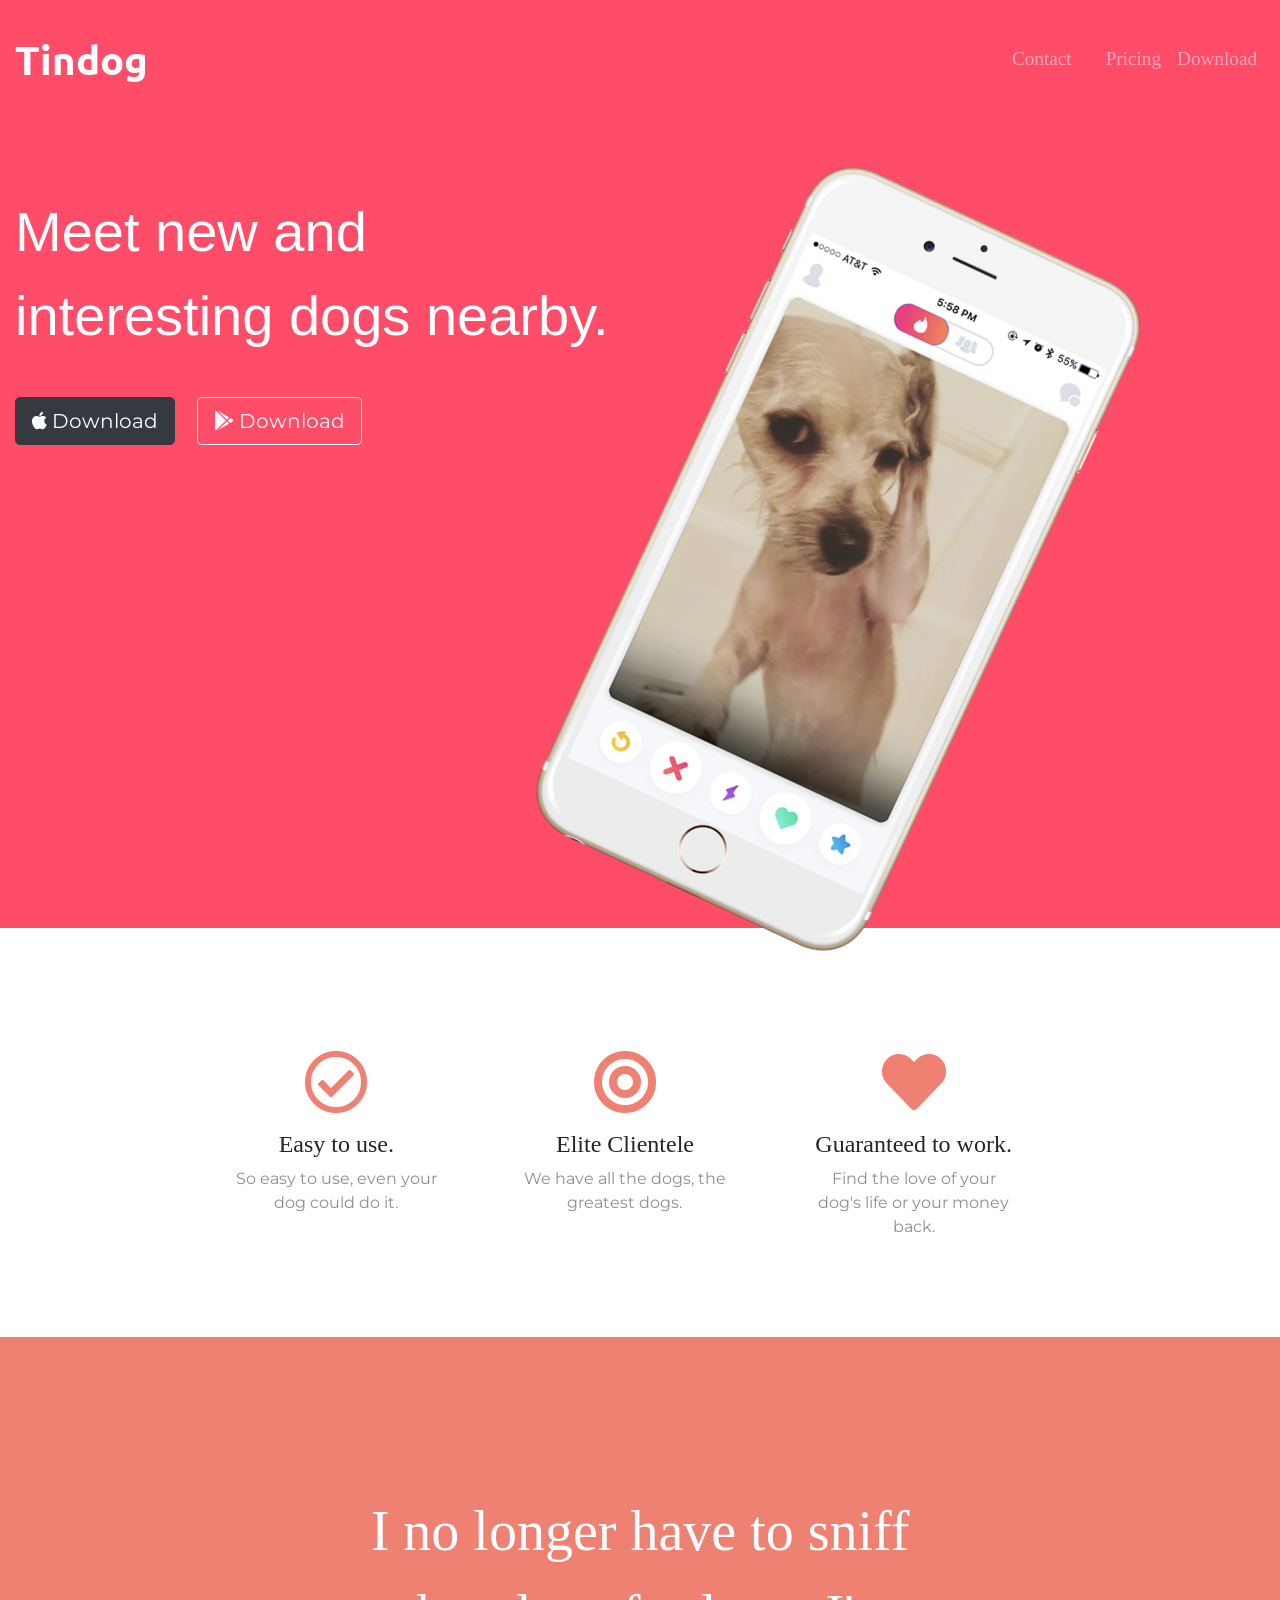
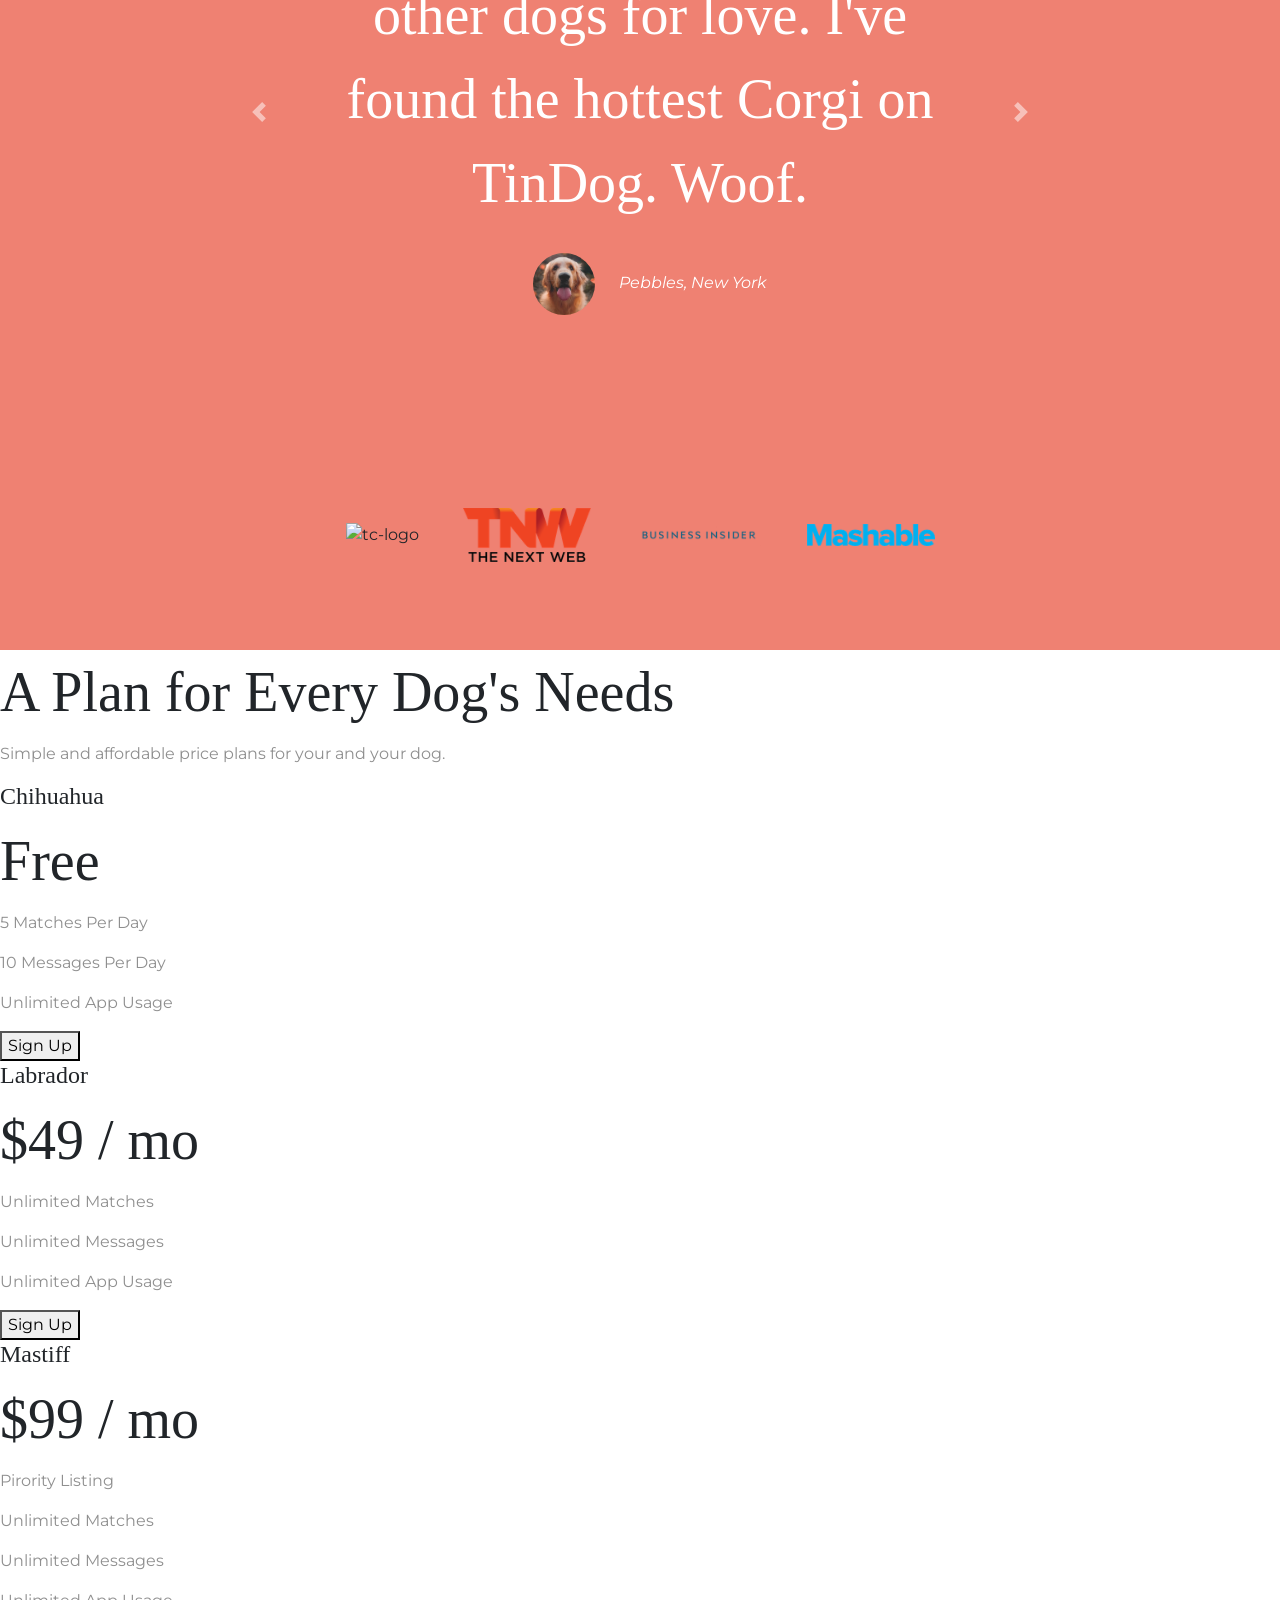
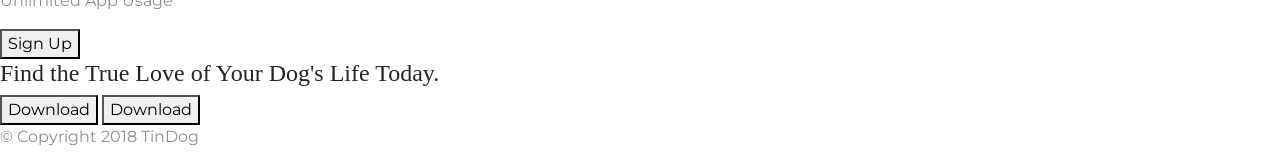
==== index.html @ b79884b6 "carousel added" ====
<!DOCTYPE html>
<html>

<head>
  <meta charset="utf-8">
  <title>TinDog</title>
  <link rel="stylesheet" href="https://stackpath.bootstrapcdn.com/bootstrap/4.1.3/css/bootstrap.min.css" integrity="sha384-MCw98/SFnGE8fJT3GXwEOngsV7Zt27NXFoaoApmYm81iuXoPkFOJwJ8ERdknLPMO" crossorigin="anonymous">
  <link rel="stylesheet" href="css/styles.css">
  <link rel="stylesheet" href="https://use.fontawesome.com/releases/v5.6.3/css/all.css" integrity="sha384-UHRtZLI+pbxtHCWp1t77Bi1L4ZtiqrqD80Kn4Z8NTSRyMA2Fd33n5dQ8lWUE00s/" crossorigin="anonymous">
  <link href="https://fonts.googleapis.com/css?family=Indie+Flower|Montserrat|Ubuntu" rel="stylesheet">
  <script src="https://code.jquery.com/jquery-3.3.1.slim.min.js" integrity="sha384-q8i/X+965DzO0rT7abK41JStQIAqVgRVzpbzo5smXKp4YfRvH+8abtTE1Pi6jizo" crossorigin="anonymous"></script>
  <script src="https://cdnjs.cloudflare.com/ajax/libs/popper.js/1.14.3/umd/popper.min.js" integrity="sha384-ZMP7rVo3mIykV+2+9J3UJ46jBk0WLaUAdn689aCwoqbBJiSnjAK/l8WvCWPIPm49" crossorigin="anonymous"></script>
  <script src="https://stackpath.bootstrapcdn.com/bootstrap/4.1.3/js/bootstrap.min.js" integrity="sha384-ChfqqxuZUCnJSK3+MXmPNIyE6ZbWh2IMqE241rYiqJxyMiZ6OW/JmZQ5stwEULTy" crossorigin="anonymous"></script>
</head>

<body>

  <section id="title">

    <!-- Nav Bar -->

    <div class="container-fluid">


        <nav class="navbar navbar-expand-lg navbar-dark ">
 <a class="navbar-brand" href="">Tindog</a>
 <button class="navbar-toggler" type="button" data-toggle="collapse" data-target="#navbarNav" aria-controls="navbarNav" aria-expanded="false" aria-label="Toggle navigation">
     <span class="navbar-toggler-icon"></span>
   </button>

   <div class="collapse navbar-collapse" id="navbarNav">

     <ul class="navbar-nav ml-auto" >
       <li class="nav-item">
         <a class="nav-link" href=""> Contact</a></li>
         <a class="nav-link" href=""> Pricing</a></li>
         <a class="nav-link" href=""> Download</a></li>
     </ul>
</div>

  </nav>
   

    <!-- Title -->


<div class="row">


    <div class="col-lg-6 col-md-12">
      <h1>Meet new and interesting dogs nearby.</h1>
      <button type="button" class="btn btn-dark btn-lg download-button"><i class="fab fa-apple"></i>  Download</button>
      <button type="button" class="btn btn-outline-light btn-lg download-button"><i class="fab fa-google-play"></i>  Download</button>
  </div>

    <div class="col-lg-6 col-md-12">
      <img class="title-image"src="images/iphone6.png" alt="iphone-mockup">
  </div>

  </div>
  </div>
  </section>


  <!-- Features -->

  <section id="features">


<div class="row mid container-fluid">

  <div class="featurebox col-lg-4">
  <i class="far fa-check-circle fa-4x"></i>
    <h3>Easy to use.</h3>
    <p>So easy to use, even your dog could do it.</p>
  </div>

  <div class="featurebox col-lg-4">
<i class="fas fa-bullseye fa-4x"></i>
    <h3>Elite Clientele</h3>
    <p>We have all the dogs, the greatest dogs.</p>
</div>

<div class="featurebox col-lg-4">
  <i class="fas fa-heart fa-4x "></i>
    <h3>Guaranteed to work.</h3>
    <p>Find the love of your dog's life or your money back.</p>
</div>
</div>
  </section>


  <!-- Testimonials -->

  <section id="testimonials">

    <div id="testimonial-carousel" class="carousel slide " data-ride="false" >
  <div class="carousel-inner">
    <div class="carousel-item active" >
      <h2>I no longer have to sniff other dogs for love. I've found the hottest Corgi on TinDog. Woof.</h2>
      <img class="testimonials-image" src="images/dog-img.jpg" alt="dog-profile">
      <em>Pebbles, New York</em>

    </div>
    <div class="carousel-item">
      <h2 class="testimonial-text">My dog used to be so lonely, but with TinDog's help, they've found the love of their life. I think.</h2>
      <img class="testimonials-image" src="images/lady-img.jpg" alt="lady-profile">
      <em>Beverly, Illinois</em>
    </div>

  </div>
   <a class="carousel-control-prev" href="#testimonial-carousel" role="button" data-slide="prev">
    <span class="carousel-control-prev-icon" aria-hidden="true"></span>
    <span class="sr-only">Previous</span>
  </a>
  <a class="carousel-control-next" href="#testimonial-carousel" role="button" data-slide="next">
    <span class="carousel-control-next-icon" aria-hidden="true"></span>
    <span class="sr-only">Next</span>
  </a>
</div>


  </section>


  <!-- Press -->

  <section id="press">
    <img class="press-logo" src="images/techcrunch.png" alt="tc-logo">
    <img class="press-logo" src="images/tnw.png" alt="tnw-logo">
    <img class="press-logo" src="images/bizinsider.png" alt="biz-insider-logo">
    <img class="press-logo" src="images/mashable.png" alt="mashable-logo">

  </section>


  <!-- Pricing -->

  <section id="pricing">

    <h2>A Plan for Every Dog's Needs</h2>
    <p>Simple and affordable price plans for your and your dog.</p>


    <h3>Chihuahua</h3>
    <h2>Free</h2>
    <p>5 Matches Per Day</p>
    <p>10 Messages Per Day</p>
    <p>Unlimited App Usage</p>
    <button type="button">Sign Up</button>


    <h3>Labrador</h3>
    <h2>$49 / mo</h2>
    <p>Unlimited Matches</p>
    <p>Unlimited Messages</p>
    <p>Unlimited App Usage</p>
    <button type="button">Sign Up</button>


    <h3>Mastiff</h3>
    <h2>$99 / mo</h2>
    <p>Pirority Listing</p>
    <p>Unlimited Matches</p>
    <p>Unlimited Messages</p>
    <p>Unlimited App Usage</p>
    <button type="button">Sign Up</button>

  </section>


  <!-- Call to Action -->

  <section id="cta">

    <h3>Find the True Love of Your Dog's Life Today.</h3>
    <button type="button">Download</button>
    <button type="button">Download</button>

  </section>


  <!-- Footer -->

  <footer id="footer">

    <p>© Copyright 2018 TinDog</p>

  </footer>


</body>

</html>
---- css/styles.css ----
#title{
  background-color: #ff4c68;
  color: white;
}

body{
   font-family: Montserrat;
}

h1 {
font-family: 'Montserrat-black', sans-serif;
font-size: 3.5rem;
line-height: 1.5;

}

#features{
  padding: 3% 15%;
}
.featurebox{
  text-align: center;
  padding: 5%;
}
p{
  color: #8f8f8f;
}

/* navigation bar */

.navbar {
  padding:0 0 4.5rem;
}

.nav-item{
  padding: 0 18px;
}

.nav-link{
  font-size: 1.2rem;
  font-family: "Montserrat-light";
}


.navbar-brand{
  font-family: "Ubuntu";
  font-weight: bold;
  font-size: 2.5rem;
}

/* download buttons */

.download-button{
  margin: 5% 3% 5% 0 ;
}

/* title image */

.title-image{
  width: 60%;
  transform: rotate(25deg);
}

h3{
  font-size: 1.5rem;
  font-family: "Montserrat-black";
}
h2{
  font-family: Montserrat-bold;
  line-height: 1.5;
  font-size: 3.5rem;

}

.mid{
  margin-top: 40px;
}

.fas{
  color: #ef8172;
  margin-bottom:  1rem;
}
.far{
  color: #ef8172;
  margin-bottom: 1rem;
}


.fas:hover{
  color:#ff4c68;
}
.far:hover{
  color:#ff4c68;
}

#testimonials{
  padding: 7% 15%;
  text-align: center;
  background-color: #ef8172;
  color: white;

}
.testimonials-image{
  width:10%;
  border-radius:100%;
  margin: 20px;
}

#press{
  background-color: #ef8172;
  text-align: center;
  padding-bottom: 3%;
}

.press-logo{
  width: 10%;
  margin: 20px 20px 50px;
}

.carousel-item{
  padding: 7% 15%;
}
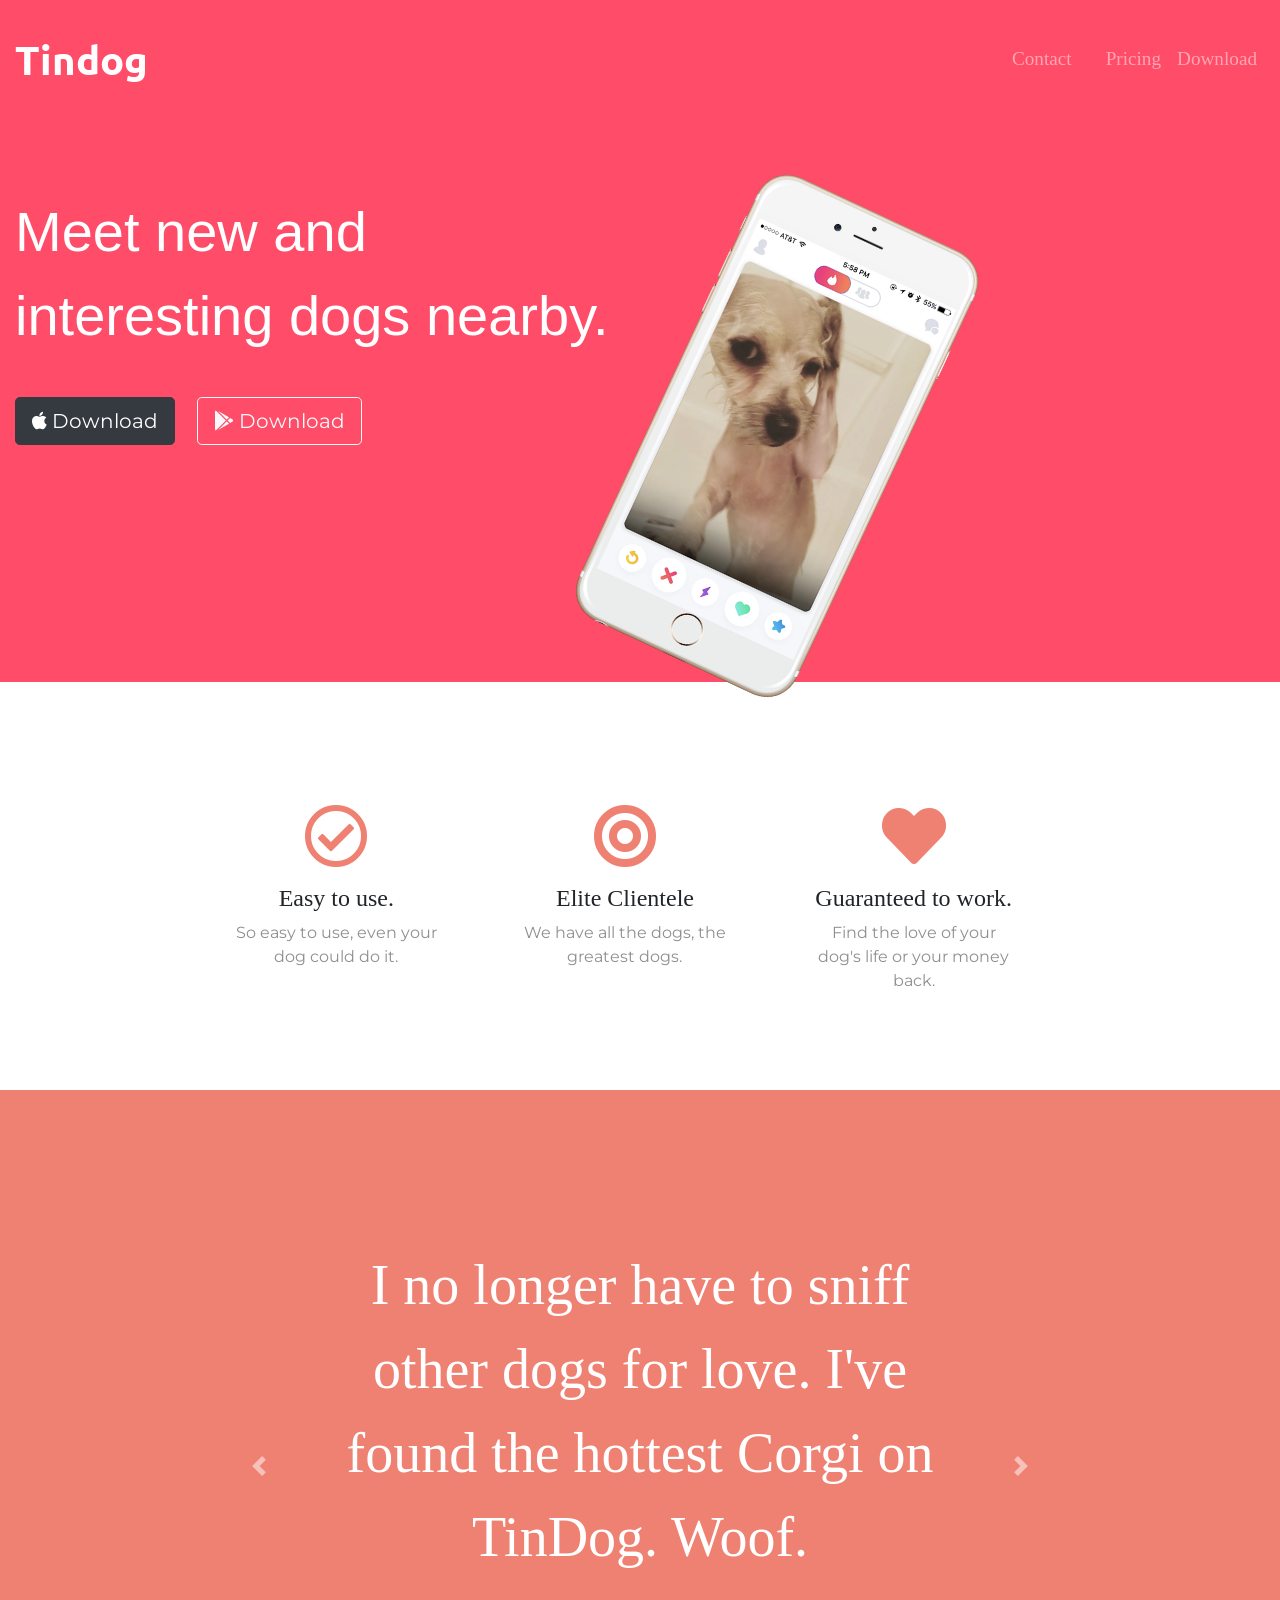
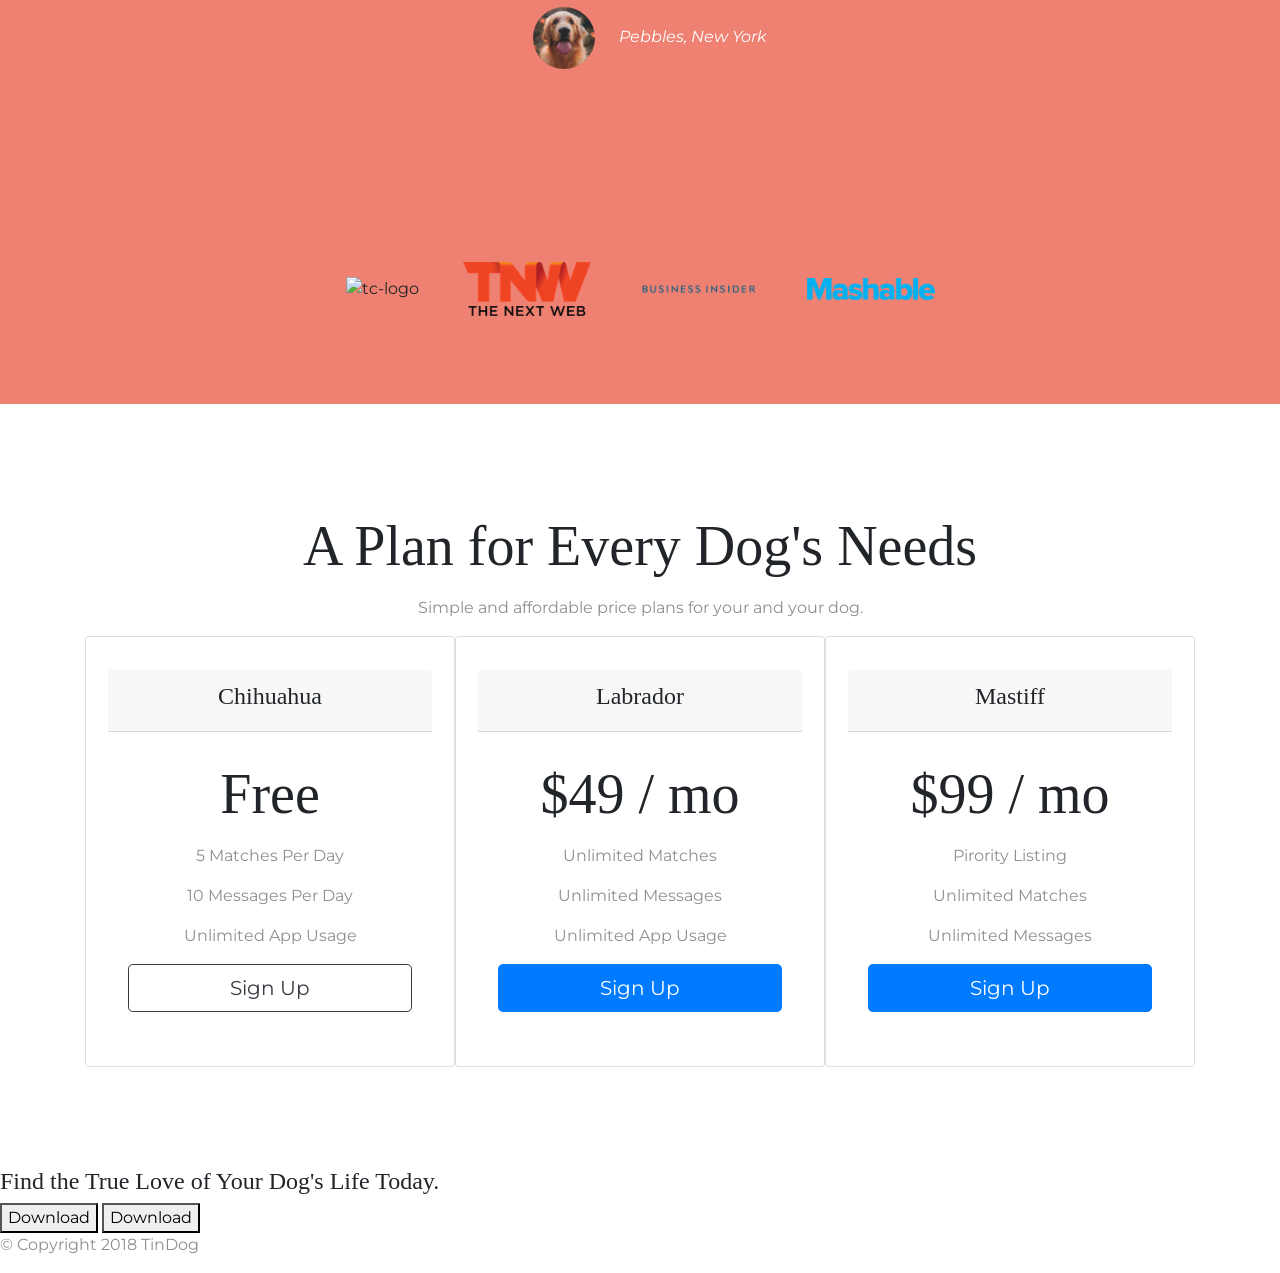
==== commit c843236c: "Bootsrap cards" ====
--- a/index.html
+++ b/index.html
@@ -31,45 +31,45 @@
     <nav class="navbar navbar-expand-lg navbar-dark ">
- <a class="navbar-brand" href="">Tindog</a>
- <button class="navbar-toggler" type="button" data-toggle="collapse" data-target="#navbarNav" aria-controls="navbarNav" aria-expanded="false" aria-label="Toggle navigation">
-     <span class="navbar-toggler-icon"></span>
-   </button>
-
-   <div class="collapse navbar-collapse" id="navbarNav">
-
-     <ul class="navbar-nav ml-auto" >
-       <li class="nav-item">
-         <a class="nav-link" href=""> Contact</a></li>
-         <a class="nav-link" href=""> Pricing</a></li>
-         <a class="nav-link" href=""> Download</a></li>
-     </ul>
-</div>
-
-  </nav>
- - - -
-
-    <!-- Title -->
-
-
-<div class="row">
-
-
-    <div class="col-lg-6 col-md-12">
-      <h1>Meet new and interesting dogs nearby.</h1>
-      <button type="button" class="btn btn-dark btn-lg download-button"><i class="fab fa-apple"></i>  Download</button>
-      <button type="button" class="btn btn-outline-light btn-lg download-button"><i class="fab fa-google-play"></i>  Download</button>
-  </div>
-
-    <div class="col-lg-6 col-md-12">
-      <img class="title-image"src="images/iphone6.png" alt="iphone-mockup">
-  </div>
-
-  </div>
-  </div>
+        <a class="navbar-brand" href="">Tindog</a>
+        <button class="navbar-toggler" type="button" data-toggle="collapse" data-target="#navbarNav" aria-controls="navbarNav" aria-expanded="false" aria-label="Toggle navigation">
+          <span class="navbar-toggler-icon"></span>
+        </button>
+
+        <div class="collapse navbar-collapse" id="navbarNav">
+
+          <ul class="navbar-nav ml-auto">
+            <li class="nav-item">
+              <a class="nav-link" href=""> Contact</a></li>
+            <a class="nav-link" href=""> Pricing</a></li>
+            <a class="nav-link" href=""> Download</a></li>
+          </ul>
+        </div>
+
+      </nav>
+ + + +
+
+      <!-- Title -->
+
+
+      <div class="row">
+
+
+        <div class="col-lg-6 col-md-12">
+          <h1>Meet new and interesting dogs nearby.</h1>
+          <button type="button" class="btn btn-dark btn-lg download-button"><i class="fab fa-apple"></i> Download</button>
+          <button type="button" class="btn btn-outline-light btn-lg download-button"><i class="fab fa-google-play"></i> Download</button>
+        </div>
+
+        <div class="col-lg-6 col-md-12">
+          <img class="title-image" src="images/iphone6.png" alt="iphone-mockup">
+        </div>
+
+      </div>
+    </div>
   </section>
 
 
@@ -78,26 +78,26 @@
   <section id="features">
 
 
-<div class="row mid container-fluid">
-
-  <div class="featurebox col-lg-4">
-  <i class="far fa-check-circle fa-4x"></i>
-    <h3>Easy to use.</h3>
-    <p>So easy to use, even your dog could do it.</p>
-  </div>
-
-  <div class="featurebox col-lg-4">
-<i class="fas fa-bullseye fa-4x"></i>
-    <h3>Elite Clientele</h3>
-    <p>We have all the dogs, the greatest dogs.</p>
-</div>
-
-<div class="featurebox col-lg-4">
-  <i class="fas fa-heart fa-4x "></i>
-    <h3>Guaranteed to work.</h3>
-    <p>Find the love of your dog's life or your money back.</p>
-</div>
-</div>
+    <div class="row mid container-fluid">
+
+      <div class="featurebox col-lg-4">
+        <i class="far fa-check-circle fa-4x"></i>
+        <h3>Easy to use.</h3>
+        <p>So easy to use, even your dog could do it.</p>
+      </div>
+
+      <div class="featurebox col-lg-4">
+        <i class="fas fa-bullseye fa-4x"></i>
+        <h3>Elite Clientele</h3>
+        <p>We have all the dogs, the greatest dogs.</p>
+      </div>
+
+      <div class="featurebox col-lg-4">
+        <i class="fas fa-heart fa-4x "></i>
+        <h3>Guaranteed to work.</h3>
+        <p>Find the love of your dog's life or your money back.</p>
+      </div>
+    </div>
   </section>
 
 
@@ -105,30 +105,30 @@
 
   <section id="testimonials">
 
-    <div id="testimonial-carousel" class="carousel slide " data-ride="false" >
-  <div class="carousel-inner">
-    <div class="carousel-item active" >
-      <h2>I no longer have to sniff other dogs for love. I've found the hottest Corgi on TinDog. Woof.</h2>
-      <img class="testimonials-image" src="images/dog-img.jpg" alt="dog-profile">
-      <em>Pebbles, New York</em>
-
-    </div>
-    <div class="carousel-item">
-      <h2 class="testimonial-text">My dog used to be so lonely, but with TinDog's help, they've found the love of their life. I think.</h2>
-      <img class="testimonials-image" src="images/lady-img.jpg" alt="lady-profile">
-      <em>Beverly, Illinois</em>
-    </div>
-
-  </div>
-   <a class="carousel-control-prev" href="#testimonial-carousel" role="button" data-slide="prev">
-    <span class="carousel-control-prev-icon" aria-hidden="true"></span>
-    <span class="sr-only">Previous</span>
-  </a>
-  <a class="carousel-control-next" href="#testimonial-carousel" role="button" data-slide="next">
-    <span class="carousel-control-next-icon" aria-hidden="true"></span>
-    <span class="sr-only">Next</span>
-  </a>
-</div>
+    <div id="testimonial-carousel" class="carousel slide " data-ride="false">
+      <div class="carousel-inner">
+        <div class="carousel-item active">
+          <h2>I no longer have to sniff other dogs for love. I've found the hottest Corgi on TinDog. Woof.</h2>
+          <img class="testimonials-image" src="images/dog-img.jpg" alt="dog-profile">
+          <em>Pebbles, New York</em>
+
+        </div>
+        <div class="carousel-item">
+          <h2 class="testimonial-text">My dog used to be so lonely, but with TinDog's help, they've found the love of their life. I think.</h2>
+          <img class="testimonials-image" src="images/lady-img.jpg" alt="lady-profile">
+          <em>Beverly, Illinois</em>
+        </div>
+
+      </div>
+      <a class="carousel-control-prev" href="#testimonial-carousel" role="button" data-slide="prev">
+        <span class="carousel-control-prev-icon" aria-hidden="true"></span>
+        <span class="sr-only">Previous</span>
+      </a>
+      <a class="carousel-control-next" href="#testimonial-carousel" role="button" data-slide="next">
+        <span class="carousel-control-next-icon" aria-hidden="true"></span>
+        <span class="sr-only">Next</span>
+      </a>
+    </div>
 
 
   </section>
@@ -152,30 +152,55 @@
     <h2>A Plan for Every Dog's Needs</h2>
     <p>Simple and affordable price plans for your and your dog.</p>
 
-
-    <h3>Chihuahua</h3>
-    <h2>Free</h2>
-    <p>5 Matches Per Day</p>
-    <p>10 Messages Per Day</p>
-    <p>Unlimited App Usage</p>
-    <button type="button">Sign Up</button>
-
-
-    <h3>Labrador</h3>
-    <h2>$49 / mo</h2>
-    <p>Unlimited Matches</p>
-    <p>Unlimited Messages</p>
-    <p>Unlimited App Usage</p>
-    <button type="button">Sign Up</button>
-
-
-    <h3>Mastiff</h3>
-    <h2>$99 / mo</h2>
-    <p>Pirority Listing</p>
-    <p>Unlimited Matches</p>
-    <p>Unlimited Messages</p>
-    <p>Unlimited App Usage</p>
-    <button type="button">Sign Up</button>
+    <div class="row">
+
+
+
+
+      <div class=" pricingco card col-lg-4 col-md-6">
+        <div class="card-header">
+          <h3>Chihuahua</h3>
+        </div>
+        <div class="card-body">
+          <h2>Free</h2>
+          <p>5 Matches Per Day</p>
+          <p>10 Messages Per Day</p>
+          <p>Unlimited App Usage</p>
+          <button class="btn btn-outline-dark btn-lg btn-block" type="button">Sign Up</button>
+        </div>
+      </div>
+
+      <div class="pricingco card col-lg-4 col-md-6">
+        <div class="card-header">
+          <h3>Labrador</h3>
+        </div>
+        <div class="card-body">
+          <h2>$49 / mo</h2>
+          <p>Unlimited Matches</p>
+          <p>Unlimited Messages</p>
+          <p>Unlimited App Usage</p>
+          <button class="btn btn-primary btn-lg btn-block" type="button">Sign Up</button>
+        </div>
+      </div>
+
+      <div class="pricingco card col-lg-4 col-md-12">
+        <div class="card-header">
+          <h3>Mastiff</h3>
+        </div>
+        <div class="card-body">
+
+          <h2>$99 / mo</h2>
+          <p>Pirority Listing</p>
+          <p>Unlimited Matches</p>
+          <p>Unlimited Messages</p>
+          
+          <button class="btn btn-primary btn-lg btn-block" type="button">Sign Up</button>
+        </div>
+      </div>
+
+
+    </div>
+
 
   </section>
 
--- a/css/styles.css
+++ b/css/styles.css
@@ -58,7 +58,7 @@
 /* title image */
 
 .title-image{
-  width: 60%;
+  width: 40%;
   transform: rotate(25deg);
 }
 
@@ -121,3 +121,14 @@
 .carousel-item{
   padding: 7% 15%;
 }
+
+#pricing{
+
+  padding: 100px;
+  text-align: center;
+
+}
+
+.pricingco{
+  padding: 3% 2%;
+}
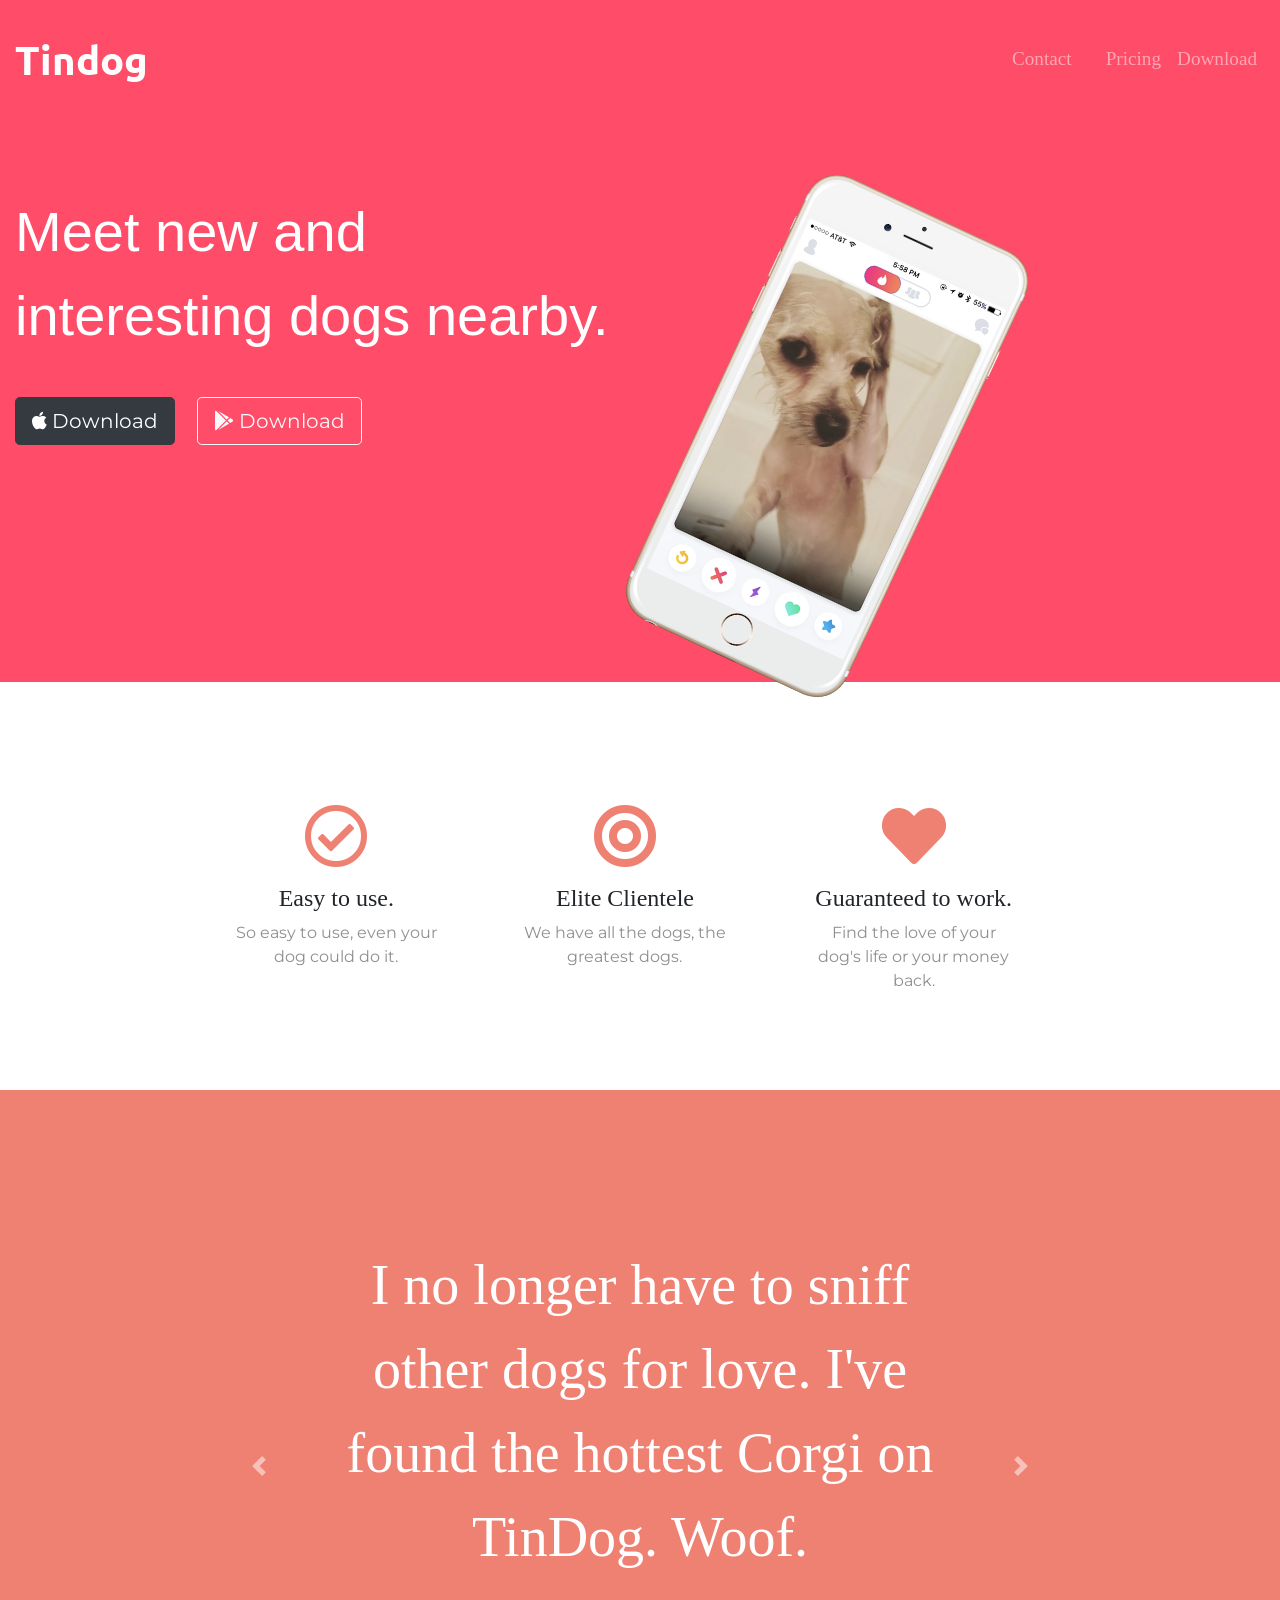
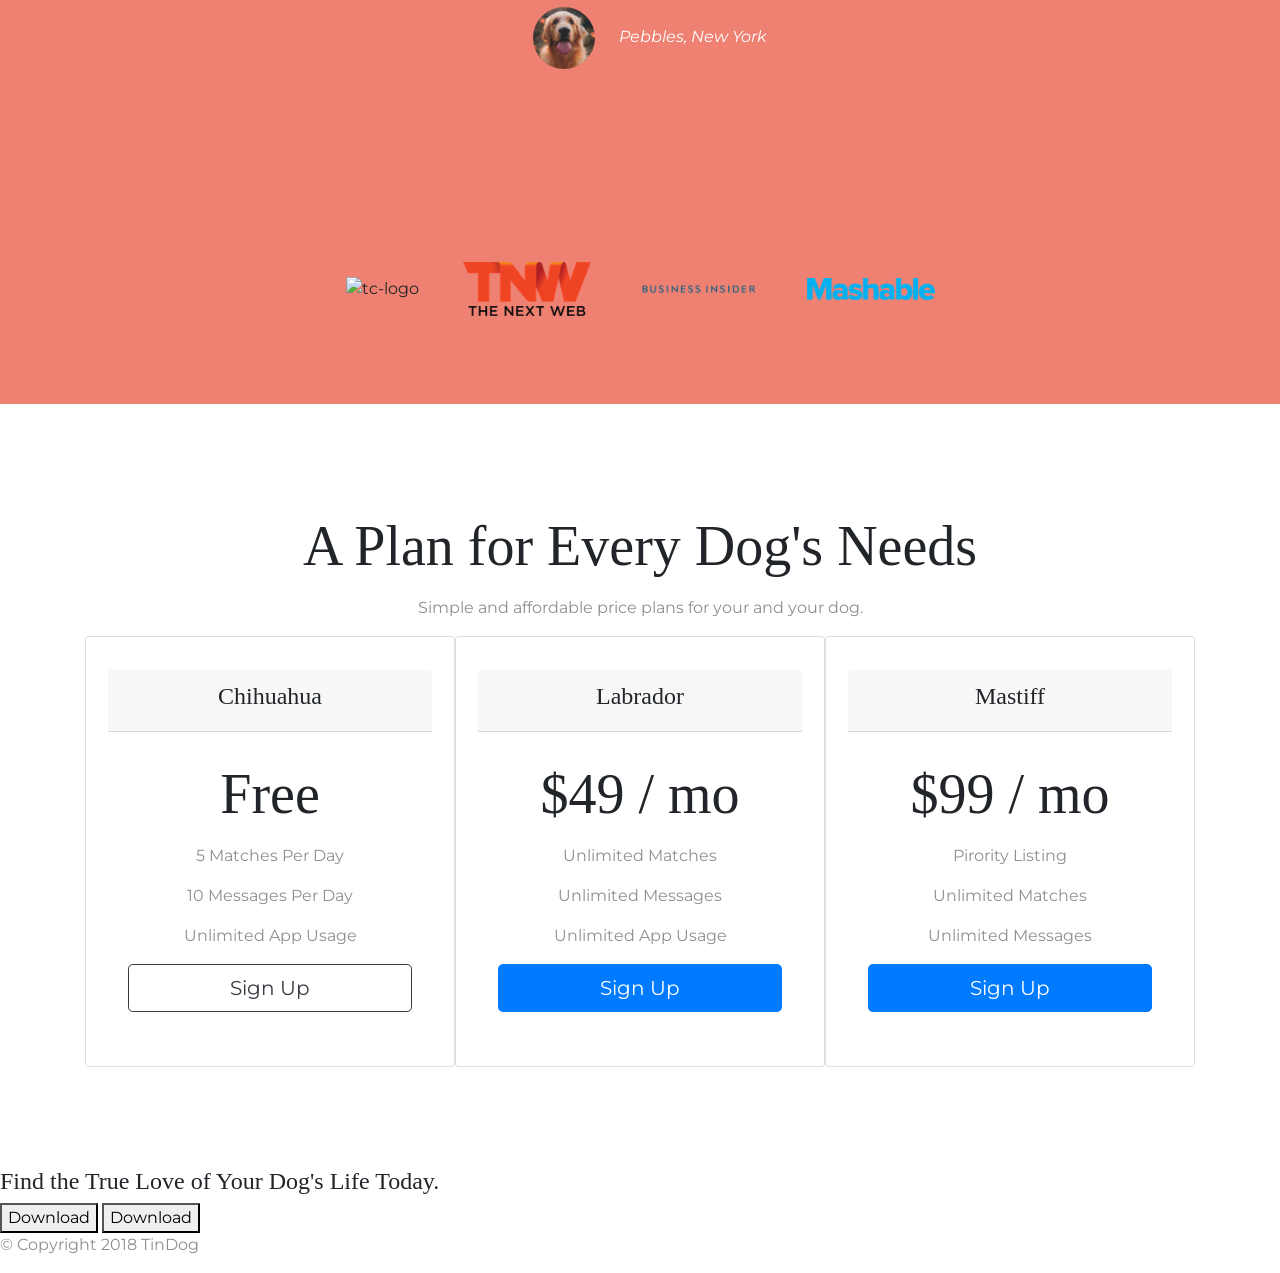
==== commit 0e23c13f: "margin" ====
--- a/index.html
+++ b/index.html
@@ -193,7 +193,7 @@
           <p>Pirority Listing</p>
           <p>Unlimited Matches</p>
           <p>Unlimited Messages</p>
-          
+
           <button class="btn btn-primary btn-lg btn-block" type="button">Sign Up</button>
         </div>
       </div>
--- a/css/styles.css
+++ b/css/styles.css
@@ -60,6 +60,7 @@
 .title-image{
   width: 40%;
   transform: rotate(25deg);
+  margin-left: 50px;
 }
 
 h3{
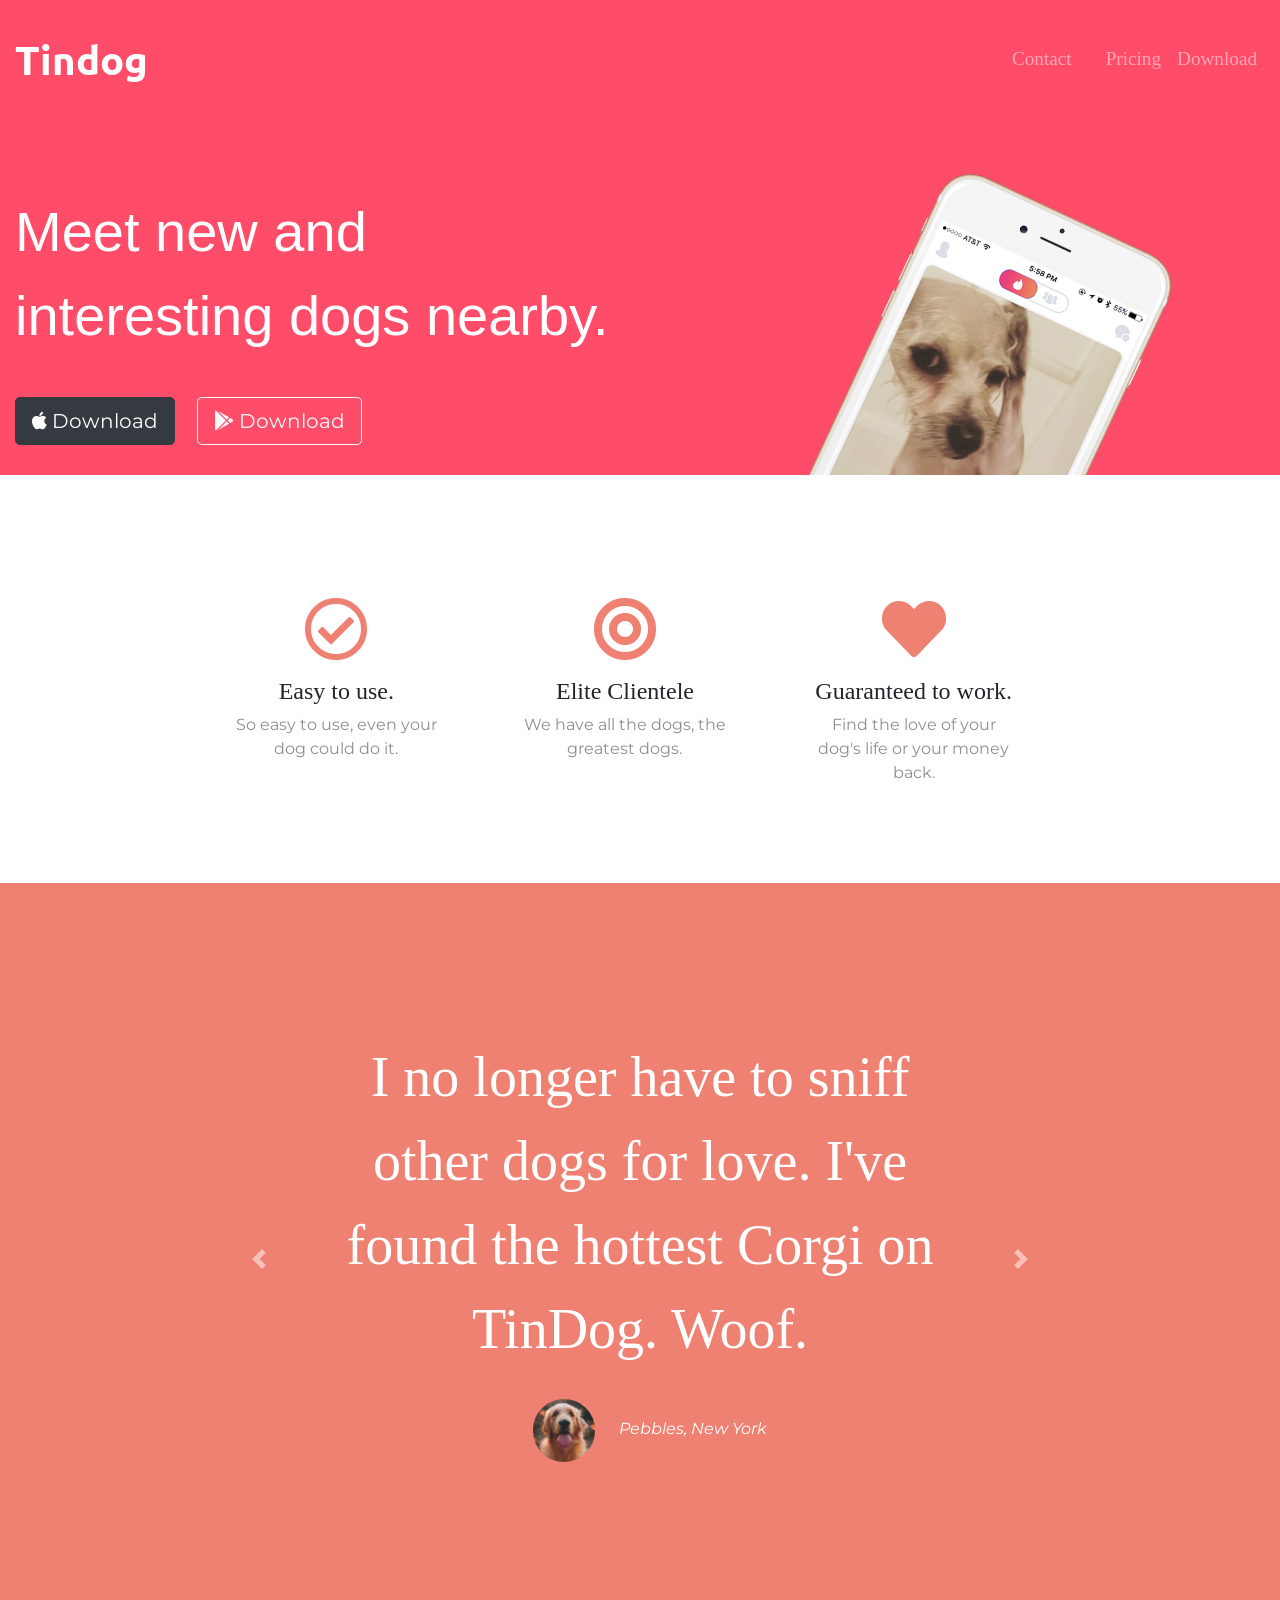
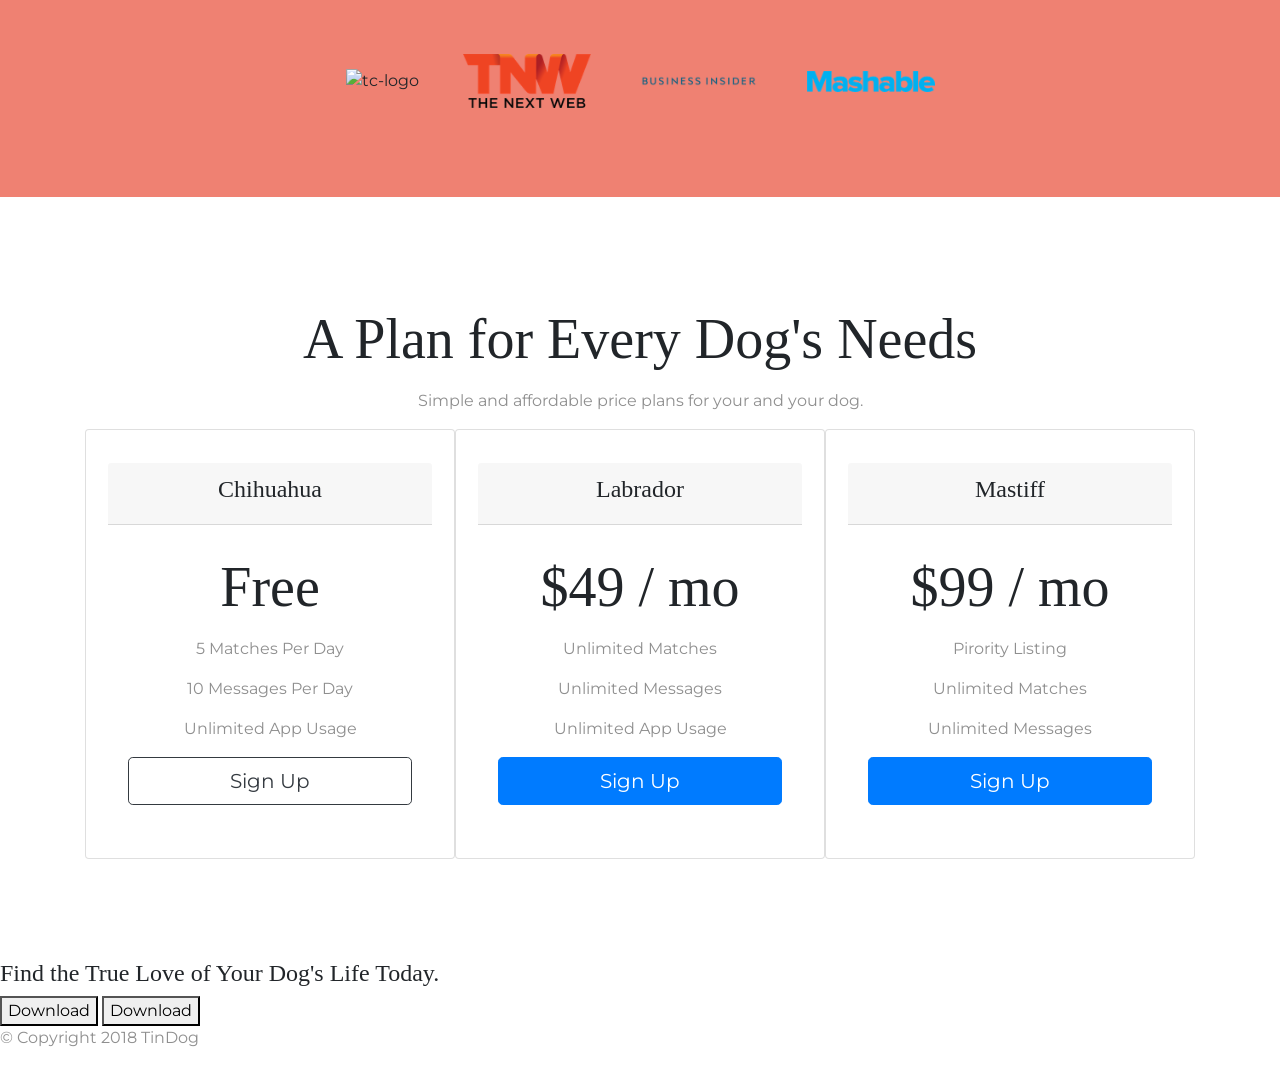
==== commit f32539d9: "alignment" ====
--- a/index.html
+++ b/index.html
@@ -207,7 +207,13 @@
 
   <!-- Call to Action -->
 
+
+
+
   <section id="cta">
+
+
+
 
     <h3>Find the True Love of Your Dog's Life Today.</h3>
     <button type="button">Download</button>
--- a/css/styles.css
+++ b/css/styles.css
@@ -18,6 +18,10 @@
 
 #features{
   padding: 3% 15%;
+  background-color: white;
+  position: relative;
+
+
 }
 .featurebox{
   text-align: center;
@@ -61,6 +65,10 @@
   width: 40%;
   transform: rotate(25deg);
   margin-left: 50px;
+  position: absolute;
+  right: 30%;
+
+
 }
 
 h3{
@@ -128,8 +136,20 @@
   padding: 100px;
   text-align: center;
 
+
 }
 
 .pricingco{
   padding: 3% 2%;
 }
+
+@media (max-width: 1028px){
+#title{
+  text-align: center;
+}
+
+
+.title-image{
+   position: static;
+   transform: rotate(0);
+}
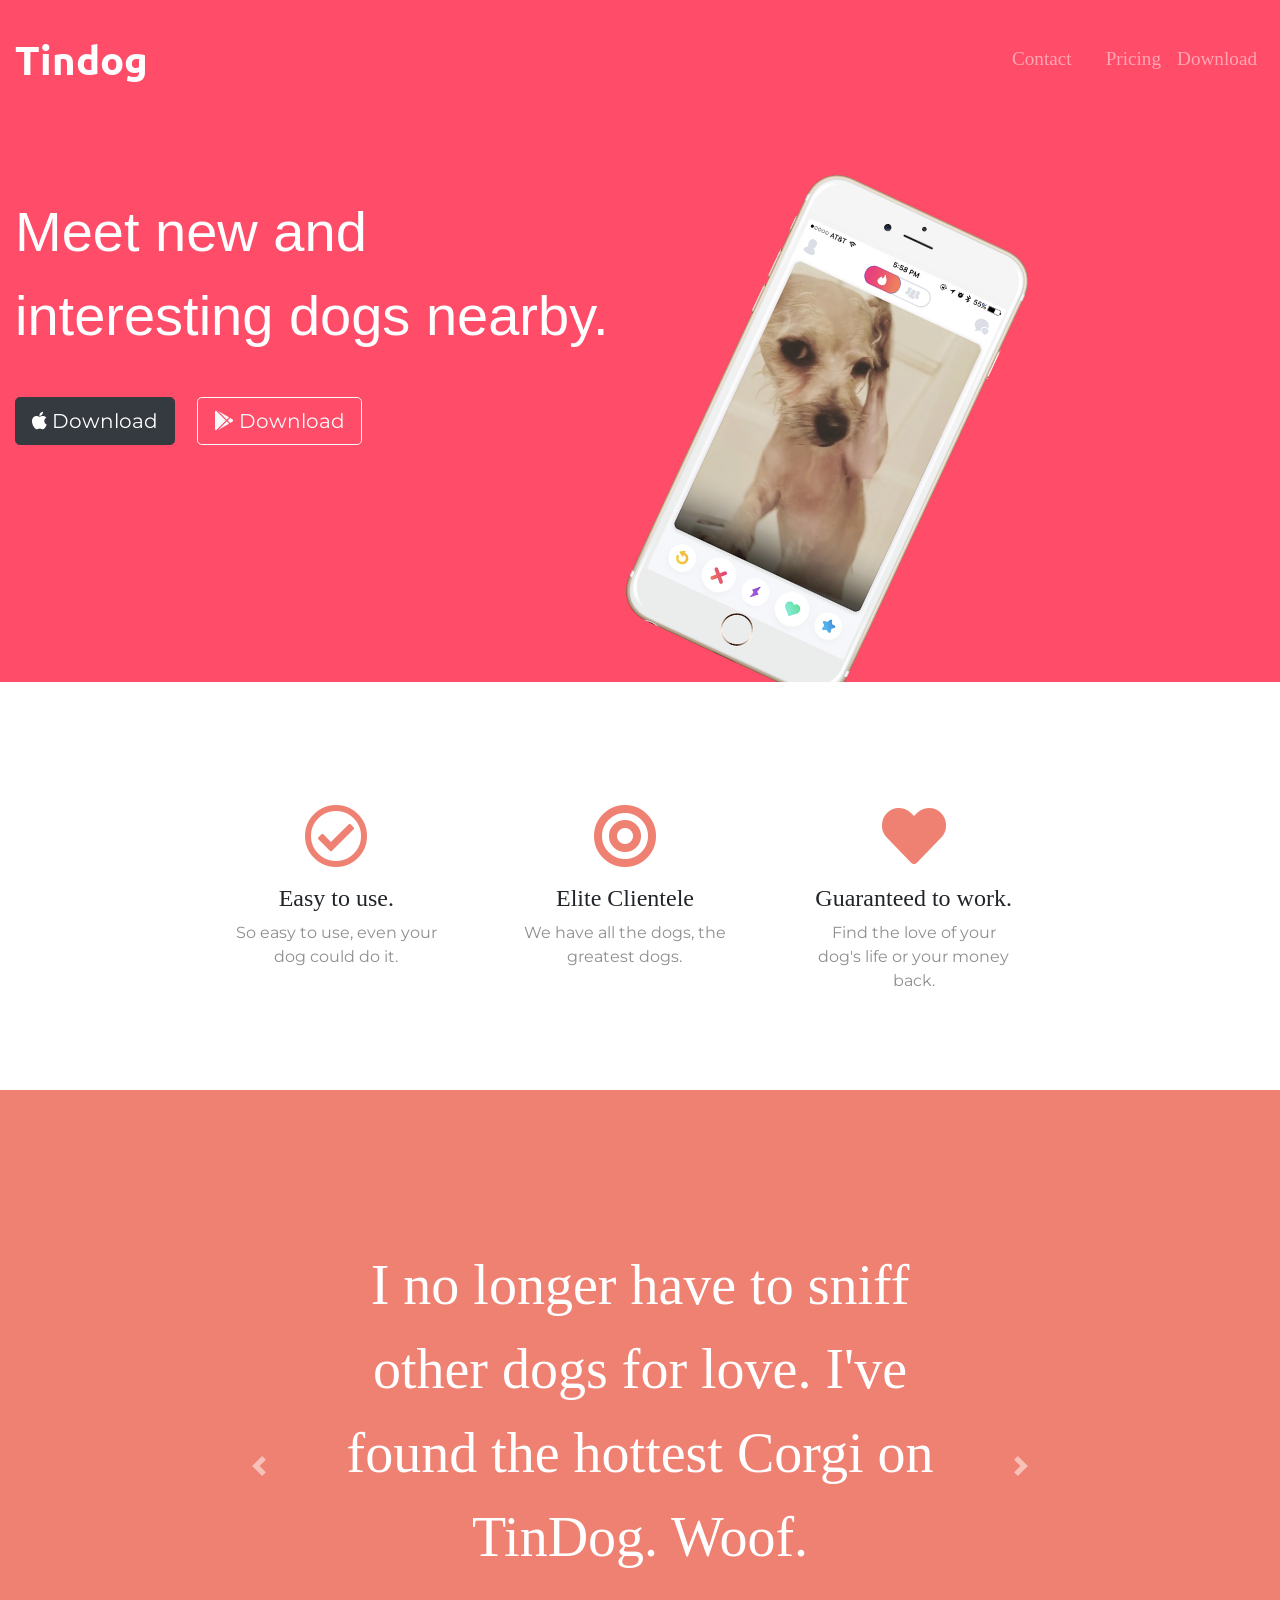
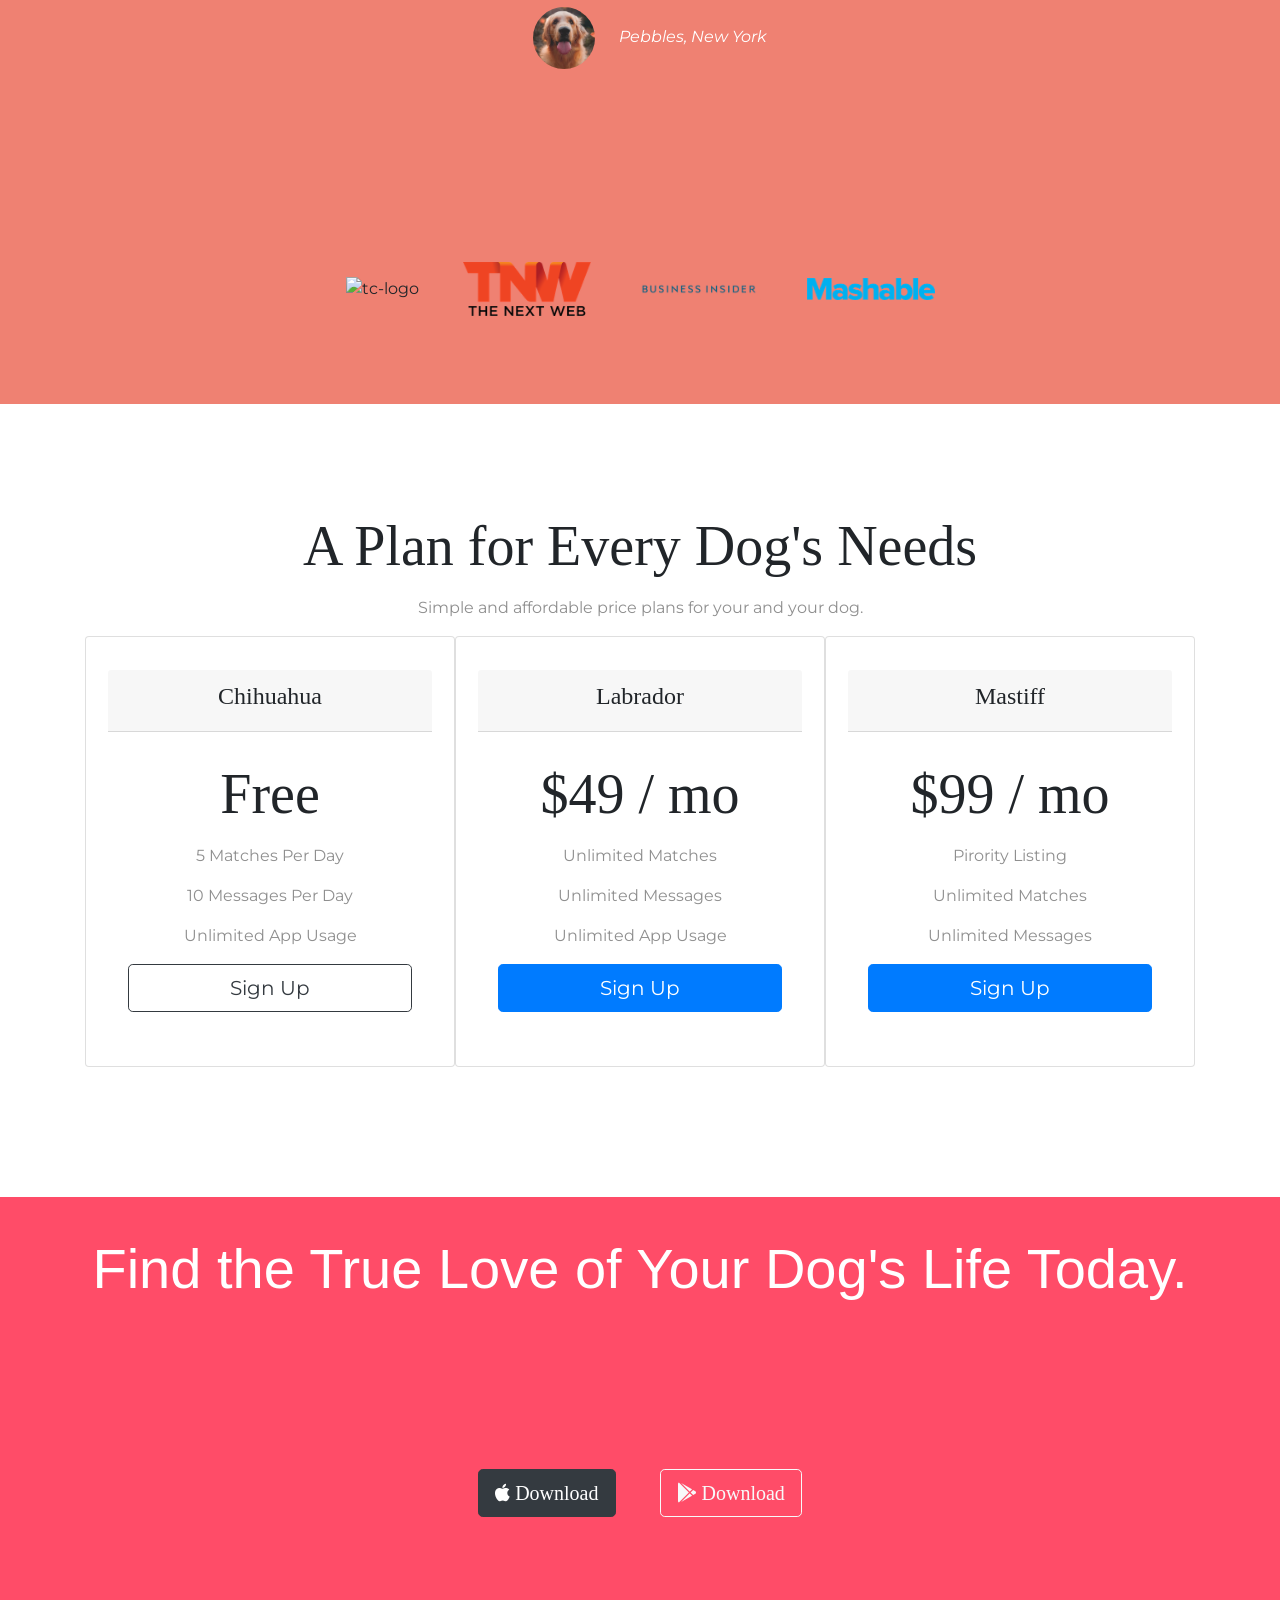
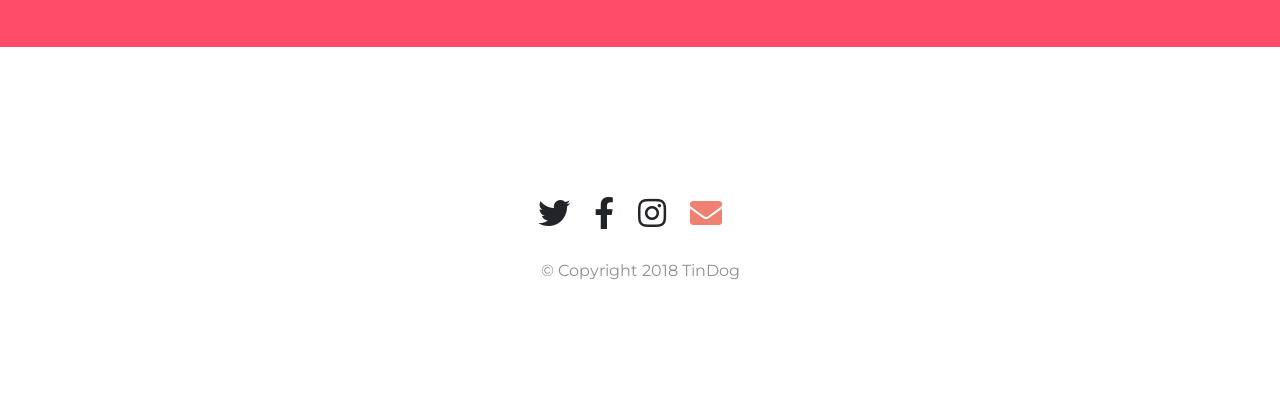
==== commit a6a8cb05: "bottom section" ====
--- a/index.html
+++ b/index.html
@@ -215,16 +215,25 @@
 
 
 
-    <h3>Find the True Love of Your Dog's Life Today.</h3>
-    <button type="button">Download</button>
-    <button type="button">Download</button>
+    <h3 class="hed3" >Find the True Love of Your Dog's Life Today.</h3>
+    <button class="btn btn-dark btn-lg but" type="button"><i class="fab fa-apple"></i> Download</button>
+    <button class="btn btn-outline-light btn-lg but" type="button"><i class="fab fa-google-play"></i> Download</button>
 
   </section>
 
 
   <!-- Footer -->
 
-  <footer id="footer">
+  <footer id="footer" >
+
+
+<i class="icon fab fa-twitter fa-2x"></i>
+<i class="icon fab fa-facebook-f fa-2x"></i>
+<i class="icon fab fa-instagram fa-2x"></i>
+<i class="icon fas fa-envelope fa-2x"></i>
+
+
+
 
     <p>© Copyright 2018 TinDog</p>
 
--- a/css/styles.css
+++ b/css/styles.css
@@ -14,6 +14,11 @@
 font-size: 3.5rem;
 line-height: 1.5;
 
+}
+.hed3{
+  font-family: 'Montserrat-black', sans-serif;
+  font-size: 3.5rem;
+  line-height: 1.5;
 }
 
 #features{
@@ -96,9 +101,10 @@
 }
 
 
-.fas:hover{
+.fas:hover {
   color:#ff4c68;
 }
+
 .far:hover{
   color:#ff4c68;
 }
@@ -147,9 +153,38 @@
 #title{
   text-align: center;
 }
-
+}
 
 .title-image{
    position: static;
-   transform: rotate(0);
+   transform: rotate(25deg);
 }
+
+#cta {
+  text-align: center;
+  font-family: "Montserrat-black";
+
+  color: #fff;
+  background-color: #ff4c68;
+  margin-top: 30px;
+  margin-bottom: 30px;
+  padding: 30px 0 20px 0;
+  height: 450px;
+}
+
+footer{
+  text-align: center;
+  background-color: #fff;
+  margin: 20px;
+  padding: 20px;
+  height: 300px;
+
+}
+
+.but{
+  margin: 150px 20px;
+}
+.icon{
+  margin: 100px 0 30px;
+  padding-right: 20px;
+}
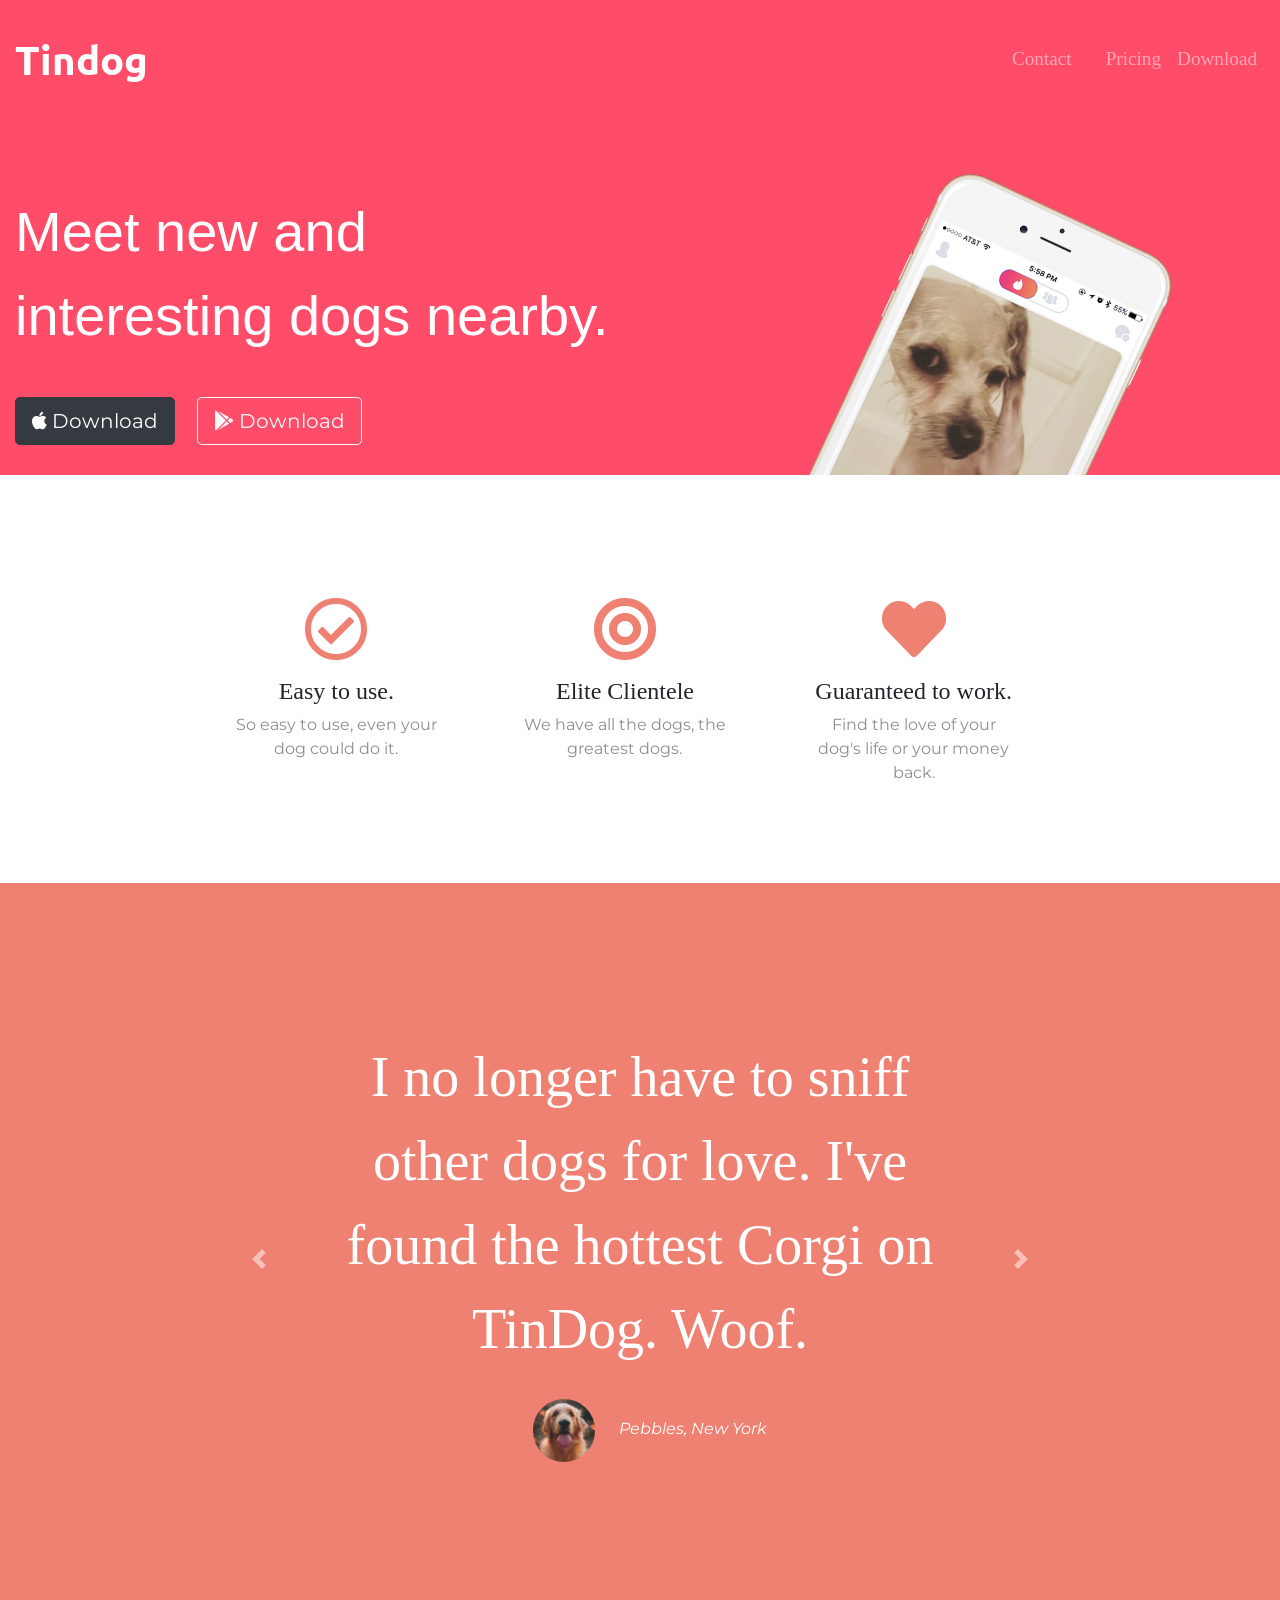
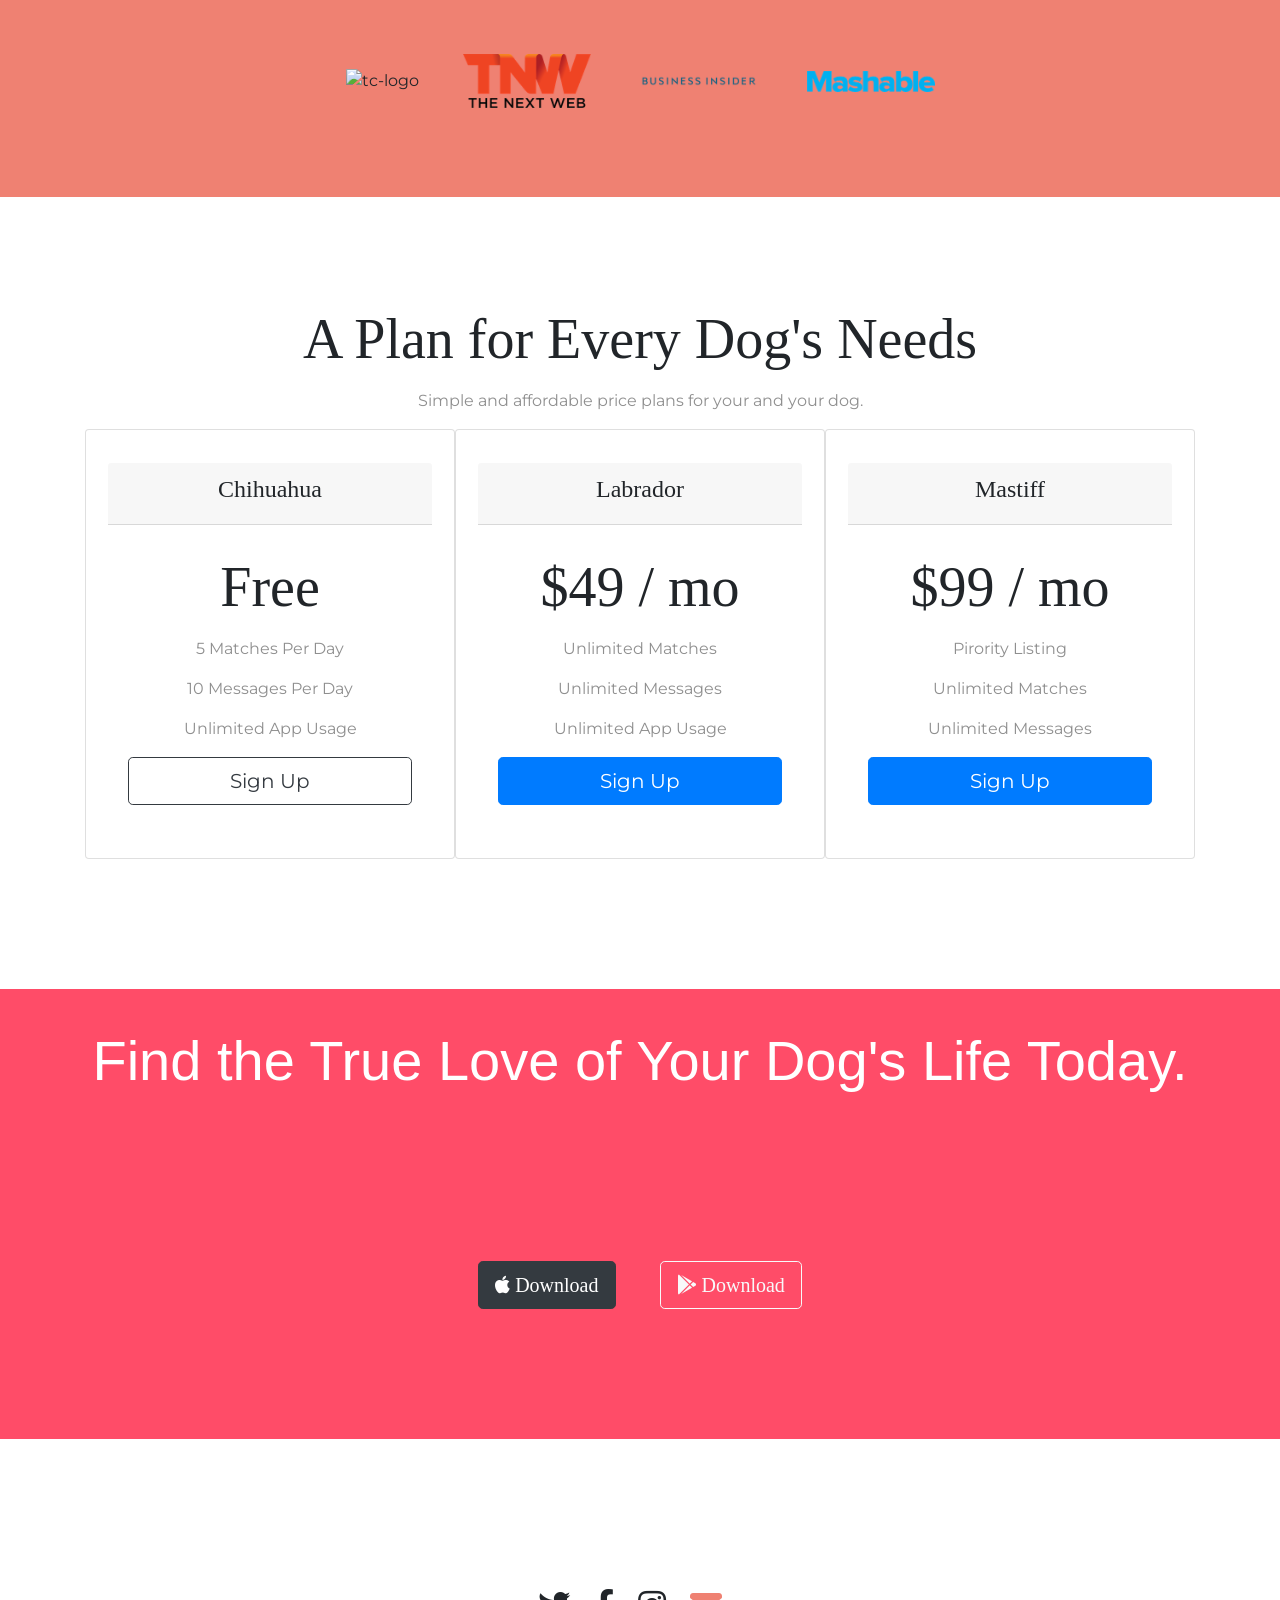
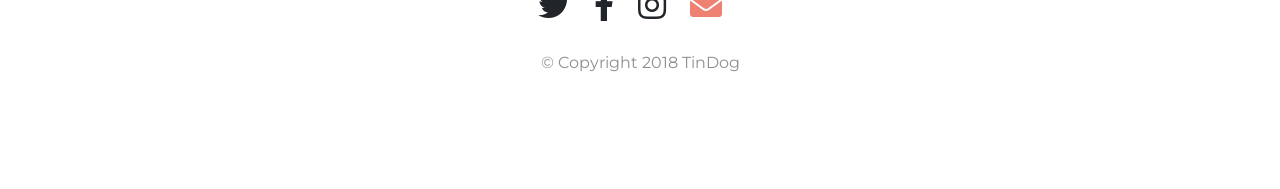
==== commit 7f51558e: "id update" ====
--- a/index.html
+++ b/index.html
@@ -40,9 +40,9 @@
 
           <ul class="navbar-nav ml-auto">
             <li class="nav-item">
-              <a class="nav-link" href=""> Contact</a></li>
-            <a class="nav-link" href=""> Pricing</a></li>
-            <a class="nav-link" href=""> Download</a></li>
+              <a class="nav-link" href="#footer"> Contact</a></li>
+            <a class="nav-link" href="#pricing"> Pricing</a></li>
+            <a class="nav-link" href="#cta"> Download</a></li>
           </ul>
         </div>
 
@@ -215,7 +215,7 @@
 
 
 
-    <h3 class="hed3" >Find the True Love of Your Dog's Life Today.</h3>
+    <h3 class="hed3">Find the True Love of Your Dog's Life Today.</h3>
     <button class="btn btn-dark btn-lg but" type="button"><i class="fab fa-apple"></i> Download</button>
     <button class="btn btn-outline-light btn-lg but" type="button"><i class="fab fa-google-play"></i> Download</button>
 
@@ -224,13 +224,13 @@
 
   <!-- Footer -->
 
-  <footer id="footer" >
-
-
-<i class="icon fab fa-twitter fa-2x"></i>
-<i class="icon fab fa-facebook-f fa-2x"></i>
-<i class="icon fab fa-instagram fa-2x"></i>
-<i class="icon fas fa-envelope fa-2x"></i>
+  <footer id="footer">
+
+
+    <i class="icon fab fa-twitter fa-2x"></i>
+    <i class="icon fab fa-facebook-f fa-2x"></i>
+    <i class="icon fab fa-instagram fa-2x"></i>
+    <i class="icon fas fa-envelope fa-2x"></i>
 
 
 
--- a/css/styles.css
+++ b/css/styles.css
@@ -1,169 +1,158 @@
-
-
-#title{
+#title {
   background-color: #ff4c68;
   color: white;
 }
 
-body{
-   font-family: Montserrat;
+body {
+  font-family: Montserrat;
 }
 
 h1 {
-font-family: 'Montserrat-black', sans-serif;
-font-size: 3.5rem;
-line-height: 1.5;
-
-}
-.hed3{
   font-family: 'Montserrat-black', sans-serif;
   font-size: 3.5rem;
   line-height: 1.5;
 }
 
-#features{
+.hed3 {
+  font-family: 'Montserrat-black', sans-serif;
+  font-size: 3.5rem;
+  line-height: 1.5;
+}
+
+#features {
   padding: 3% 15%;
   background-color: white;
   position: relative;
+}
 
-
-}
-.featurebox{
+.featurebox {
   text-align: center;
   padding: 5%;
 }
-p{
+
+p {
   color: #8f8f8f;
 }
 
 /* navigation bar */
-
 .navbar {
-  padding:0 0 4.5rem;
+  padding: 0 0 4.5rem;
 }
 
-.nav-item{
+.nav-item {
   padding: 0 18px;
 }
 
-.nav-link{
+.nav-link {
   font-size: 1.2rem;
   font-family: "Montserrat-light";
 }
 
-
-.navbar-brand{
+.navbar-brand {
   font-family: "Ubuntu";
   font-weight: bold;
   font-size: 2.5rem;
 }
 
 /* download buttons */
-
-.download-button{
-  margin: 5% 3% 5% 0 ;
+.download-button {
+  margin: 5% 3% 5% 0;
 }
 
 /* title image */
-
-.title-image{
+.title-image {
   width: 40%;
   transform: rotate(25deg);
   margin-left: 50px;
   position: absolute;
   right: 30%;
-
-
 }
 
-h3{
+h3 {
   font-size: 1.5rem;
   font-family: "Montserrat-black";
 }
-h2{
+
+h2 {
   font-family: Montserrat-bold;
   line-height: 1.5;
   font-size: 3.5rem;
-
 }
 
-.mid{
+.mid {
   margin-top: 40px;
 }
 
-.fas{
-  color: #ef8172;
-  margin-bottom:  1rem;
-}
-.far{
+.fas {
   color: #ef8172;
   margin-bottom: 1rem;
 }
 
+.far {
+  color: #ef8172;
+  margin-bottom: 1rem;
+}
 
 .fas:hover {
-  color:#ff4c68;
+  color: #ff4c68;
 }
 
-.far:hover{
-  color:#ff4c68;
+.far:hover {
+  color: #ff4c68;
 }
 
-#testimonials{
+#testimonials {
   padding: 7% 15%;
   text-align: center;
   background-color: #ef8172;
   color: white;
+}
 
-}
-.testimonials-image{
-  width:10%;
-  border-radius:100%;
+.testimonials-image {
+  width: 10%;
+  border-radius: 100%;
   margin: 20px;
 }
 
-#press{
+#press {
   background-color: #ef8172;
   text-align: center;
   padding-bottom: 3%;
 }
 
-.press-logo{
+.press-logo {
   width: 10%;
   margin: 20px 20px 50px;
 }
 
-.carousel-item{
+.carousel-item {
   padding: 7% 15%;
 }
 
-#pricing{
-
+#pricing {
   padding: 100px;
   text-align: center;
-
-
 }
 
-.pricingco{
+.pricingco {
   padding: 3% 2%;
 }
 
-@media (max-width: 1028px){
-#title{
-  text-align: center;
-}
-}
+@media (max-width: 1028px) {
+  #title {
+    text-align: center;
+  }
 
-.title-image{
-   position: static;
-   transform: rotate(25deg);
+  .title-image {
+    position: static;
+    transform: rotate(0);
+  }
 }
 
 #cta {
   text-align: center;
   font-family: "Montserrat-black";
-
+  font-weight: bolder;
   color: #fff;
   background-color: #ff4c68;
   margin-top: 30px;
@@ -172,19 +161,19 @@
   height: 450px;
 }
 
-footer{
+footer {
   text-align: center;
   background-color: #fff;
   margin: 20px;
   padding: 20px;
   height: 300px;
-
 }
 
-.but{
+.but {
   margin: 150px 20px;
 }
-.icon{
+
+.icon {
   margin: 100px 0 30px;
   padding-right: 20px;
 }
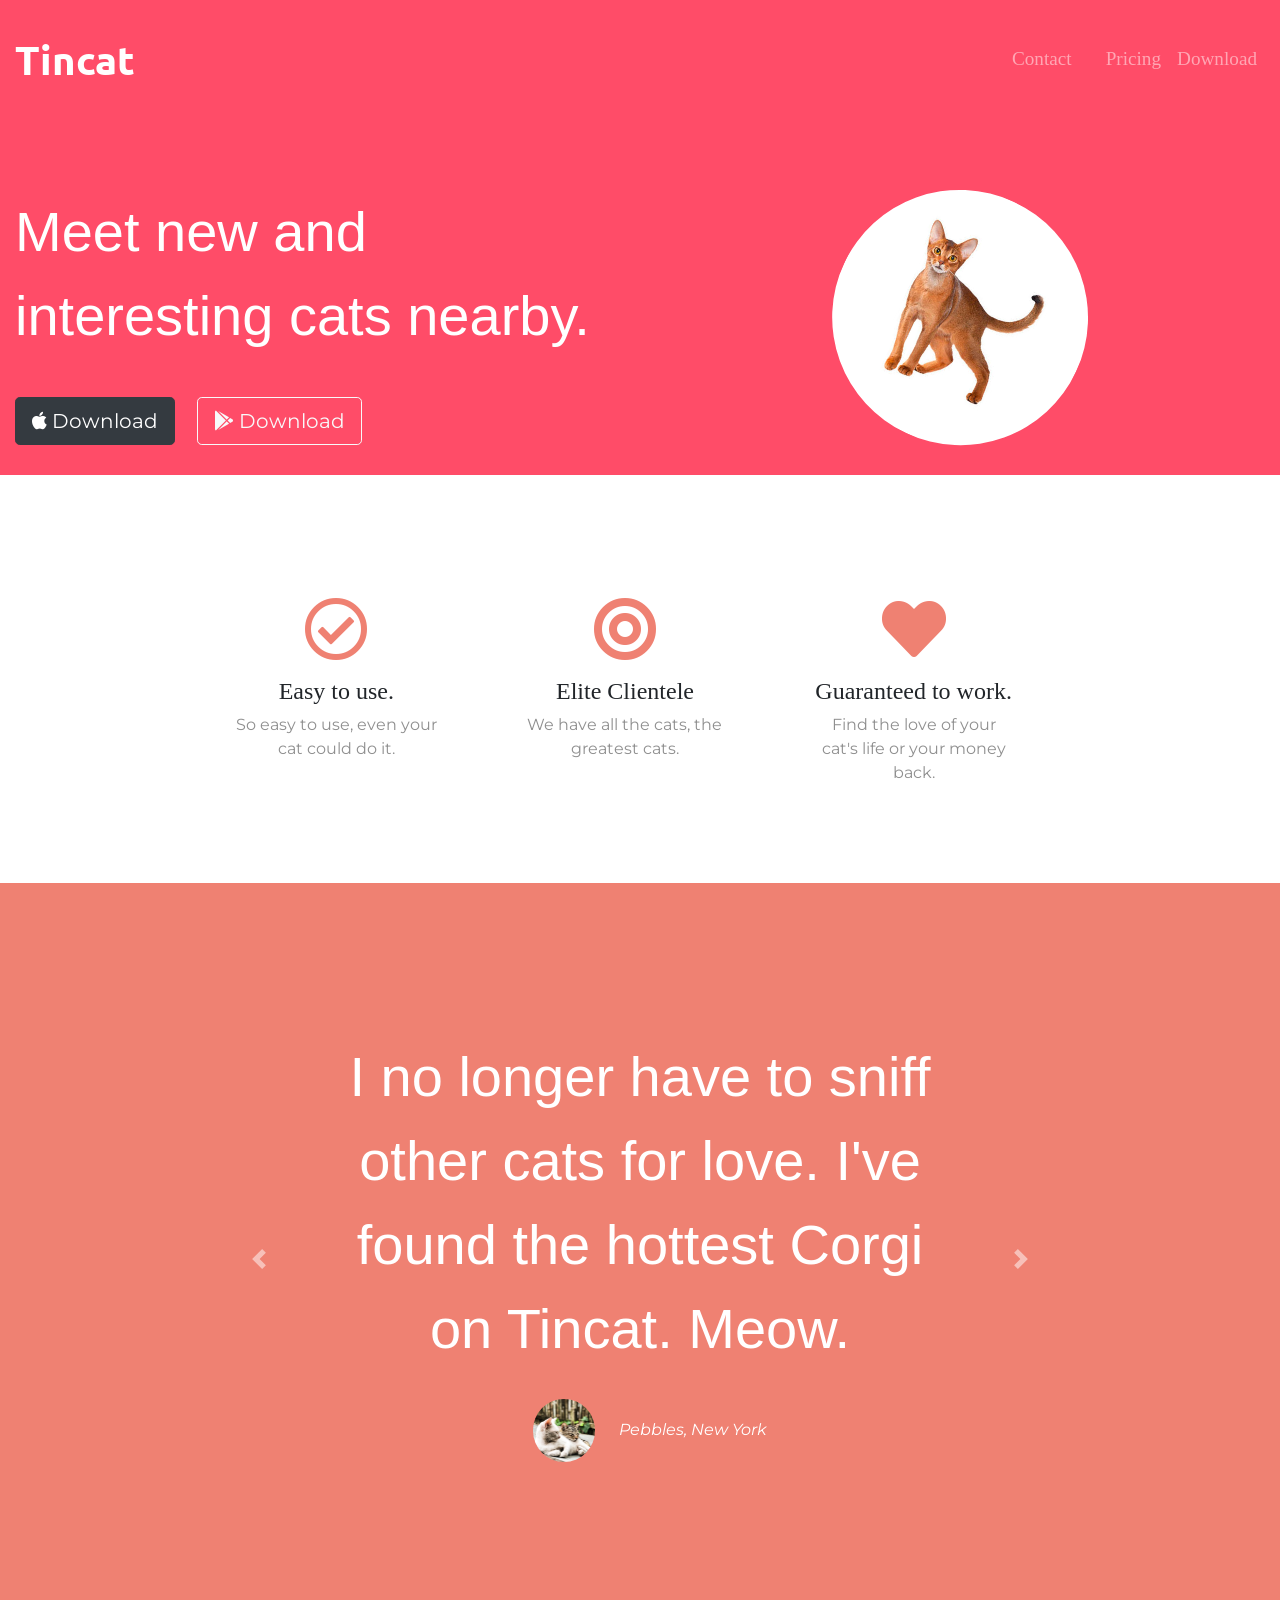
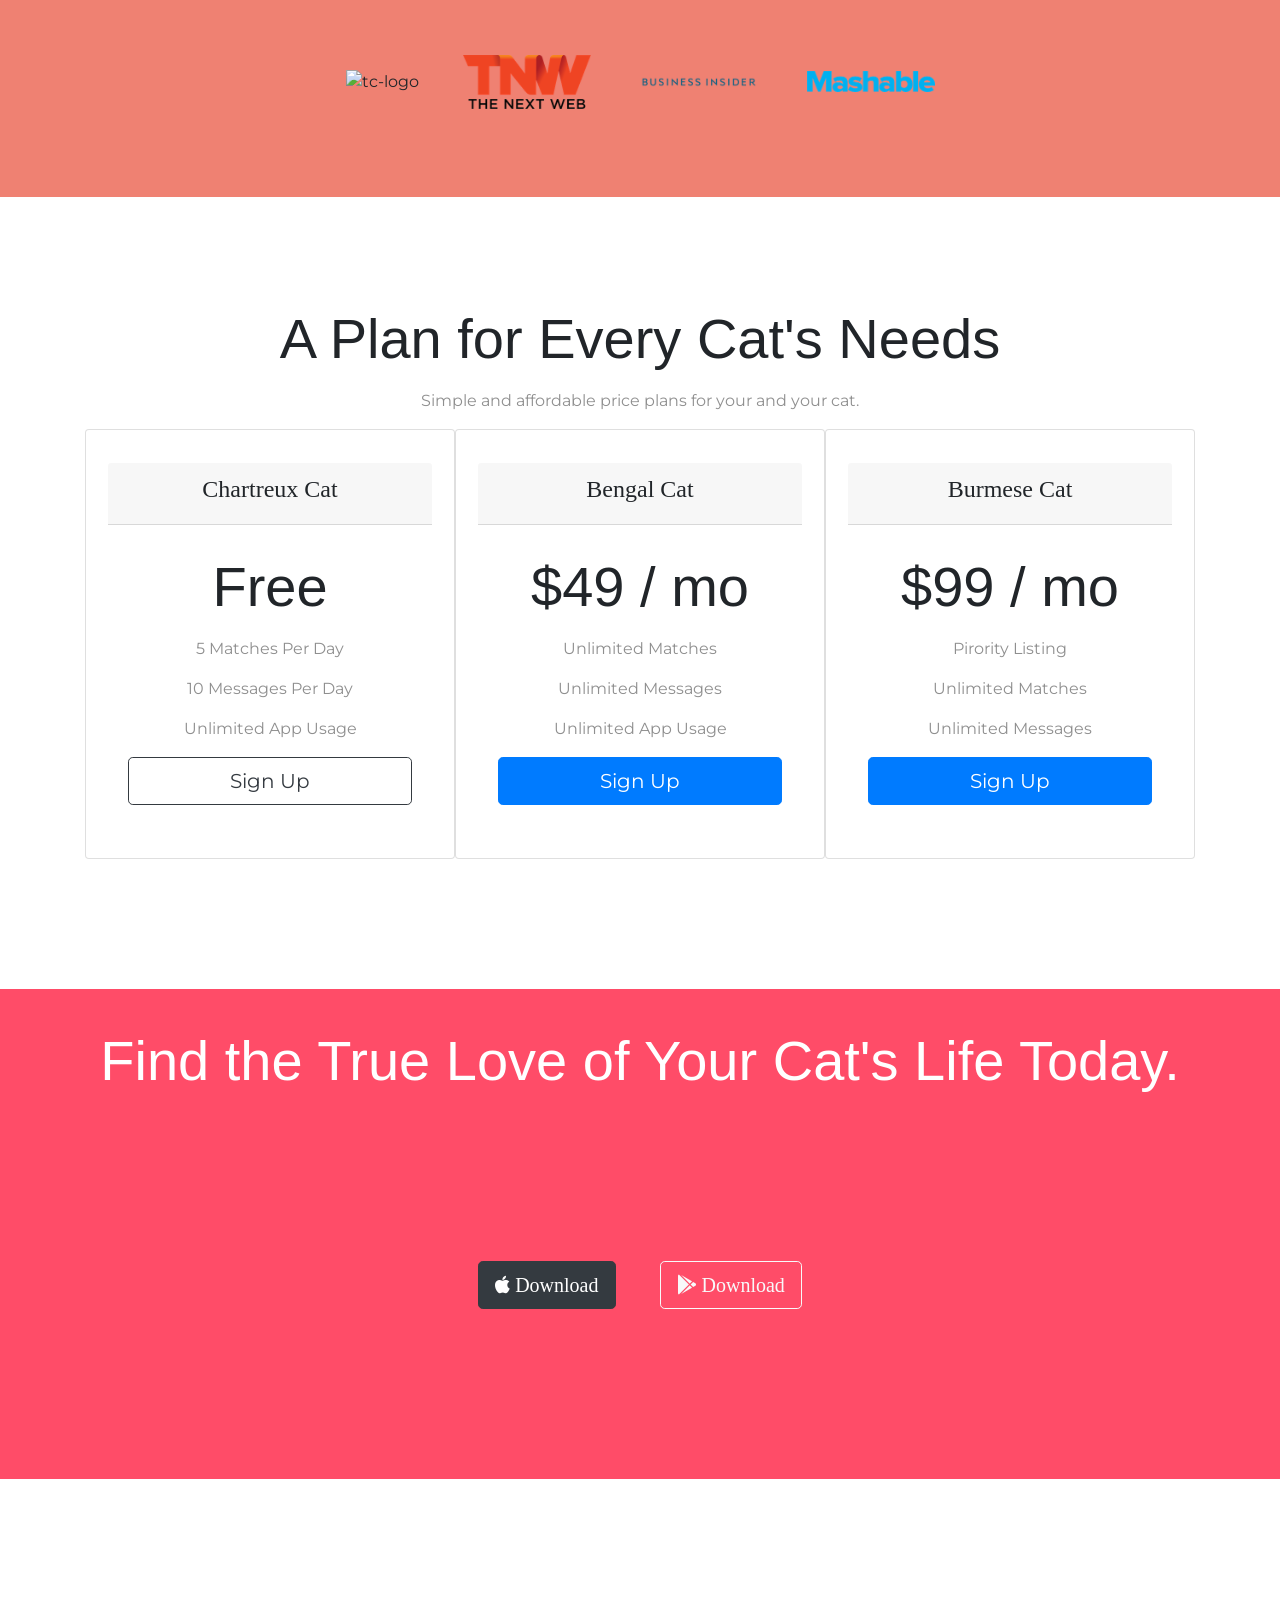
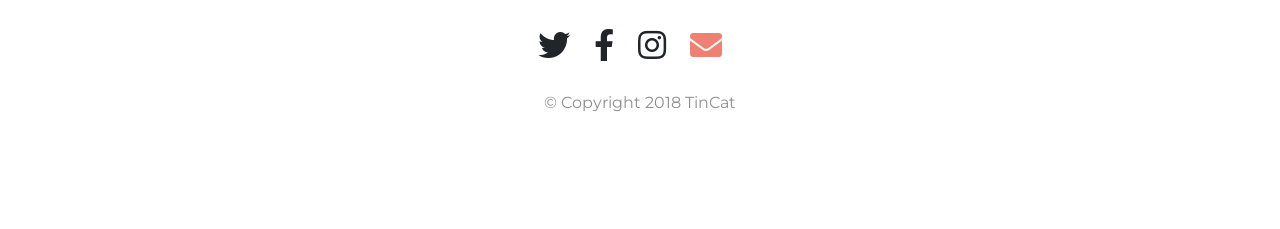
==== commit 0559b263: "images" ====
--- a/index.html
+++ b/index.html
@@ -3,7 +3,7 @@
 
 <head>
   <meta charset="utf-8">
-  <title>TinDog</title>
+  <title>TinCat</title>
   <link rel="stylesheet" href="https://stackpath.bootstrapcdn.com/bootstrap/4.1.3/css/bootstrap.min.css" integrity="sha384-MCw98/SFnGE8fJT3GXwEOngsV7Zt27NXFoaoApmYm81iuXoPkFOJwJ8ERdknLPMO" crossorigin="anonymous">
   <link rel="stylesheet" href="css/styles.css">
   <link rel="stylesheet" href="https://use.fontawesome.com/releases/v5.6.3/css/all.css" integrity="sha384-UHRtZLI+pbxtHCWp1t77Bi1L4ZtiqrqD80Kn4Z8NTSRyMA2Fd33n5dQ8lWUE00s/" crossorigin="anonymous">
@@ -31,7 +31,7 @@
     <nav class="navbar navbar-expand-lg navbar-dark ">
-        <a class="navbar-brand" href="">Tindog</a>
+        <a class="navbar-brand" href="">Tincat</a>
         <button class="navbar-toggler" type="button" data-toggle="collapse" data-target="#navbarNav" aria-controls="navbarNav" aria-expanded="false" aria-label="Toggle navigation">
           <span class="navbar-toggler-icon"></span>
         </button>
@@ -59,13 +59,13 @@
 
 
         <div class="col-lg-6 col-md-12">
-          <h1>Meet new and interesting dogs nearby.</h1>
+          <h1>Meet new and interesting cats nearby.</h1>
           <button type="button" class="btn btn-dark btn-lg download-button"><i class="fab fa-apple"></i> Download</button>
           <button type="button" class="btn btn-outline-light btn-lg download-button"><i class="fab fa-google-play"></i> Download</button>
         </div>
 
         <div class="col-lg-6 col-md-12">
-          <img class="title-image" src="images/iphone6.png" alt="iphone-mockup">
+          <img class="title-image" src="images/Abyssinian_body_7.jpg" alt="cat">
         </div>
 
       </div>
@@ -83,19 +83,19 @@
       <div class="featurebox col-lg-4">
         <i class="far fa-check-circle fa-4x"></i>
         <h3>Easy to use.</h3>
-        <p>So easy to use, even your dog could do it.</p>
+        <p>So easy to use, even your cat could do it.</p>
       </div>
 
       <div class="featurebox col-lg-4">
         <i class="fas fa-bullseye fa-4x"></i>
         <h3>Elite Clientele</h3>
-        <p>We have all the dogs, the greatest dogs.</p>
+        <p>We have all the cats, the greatest cats.</p>
       </div>
 
       <div class="featurebox col-lg-4">
         <i class="fas fa-heart fa-4x "></i>
         <h3>Guaranteed to work.</h3>
-        <p>Find the love of your dog's life or your money back.</p>
+        <p>Find the love of your cat's life or your money back.</p>
       </div>
     </div>
   </section>
@@ -108,13 +108,13 @@
     <div id="testimonial-carousel" class="carousel slide " data-ride="false">
       <div class="carousel-inner">
         <div class="carousel-item active">
-          <h2>I no longer have to sniff other dogs for love. I've found the hottest Corgi on TinDog. Woof.</h2>
-          <img class="testimonials-image" src="images/dog-img.jpg" alt="dog-profile">
+          <h2>I no longer have to sniff other cats for love. I've found the hottest Corgi on Tincat. Meow.</h2>
+          <img class="testimonials-image" src="images/pexels-photo-1034832.jpeg" alt="cat-profile">
           <em>Pebbles, New York</em>
 
         </div>
         <div class="carousel-item">
-          <h2 class="testimonial-text">My dog used to be so lonely, but with TinDog's help, they've found the love of their life. I think.</h2>
+          <h2 class="testimonial-text">My cat used to be so lonely, but with TinCat's help, they've found the love of their life. I think.</h2>
           <img class="testimonials-image" src="images/lady-img.jpg" alt="lady-profile">
           <em>Beverly, Illinois</em>
         </div>
@@ -149,8 +149,8 @@
 
   <section id="pricing">
 
-    <h2>A Plan for Every Dog's Needs</h2>
-    <p>Simple and affordable price plans for your and your dog.</p>
+    <h2>A Plan for Every Cat's Needs</h2>
+    <p>Simple and affordable price plans for your and your cat.</p>
 
     <div class="row">
 
@@ -159,7 +159,7 @@
 
       <div class=" pricingco card col-lg-4 col-md-6">
         <div class="card-header">
-          <h3>Chihuahua</h3>
+          <h3>Chartreux Cat</h3>
         </div>
         <div class="card-body">
           <h2>Free</h2>
@@ -172,7 +172,7 @@
 
       <div class="pricingco card col-lg-4 col-md-6">
         <div class="card-header">
-          <h3>Labrador</h3>
+          <h3>Bengal Cat</h3>
         </div>
         <div class="card-body">
           <h2>$49 / mo</h2>
@@ -185,7 +185,7 @@
 
       <div class="pricingco card col-lg-4 col-md-12">
         <div class="card-header">
-          <h3>Mastiff</h3>
+          <h3>Burmese Cat</h3>
         </div>
         <div class="card-body">
 
@@ -215,7 +215,7 @@
 
 
 
-    <h3 class="hed3">Find the True Love of Your Dog's Life Today.</h3>
+    <h3 class="hed3">Find the True Love of Your Cat's Life Today.</h3>
     <button class="btn btn-dark btn-lg but" type="button"><i class="fab fa-apple"></i> Download</button>
     <button class="btn btn-outline-light btn-lg but" type="button"><i class="fab fa-google-play"></i> Download</button>
 
@@ -235,7 +235,7 @@
 
 
 
-    <p>© Copyright 2018 TinDog</p>
+    <p>© Copyright 2018 TinCat</p>
 
   </footer>
 
--- a/css/styles.css
+++ b/css/styles.css
@@ -1,22 +1,31 @@
-#title {
-  background-color: #ff4c68;
-  color: white;
-}
 
 body {
   font-family: Montserrat;
 }
 
-h1 {
+h1,h2 {
   font-family: 'Montserrat-black', sans-serif;
   font-size: 3.5rem;
   line-height: 1.5;
+}
+h3 {
+  font-size: 1.5rem;
+  font-family: "Montserrat-black";
+}
+
+p {
+  color: #8f8f8f;
 }
 
 .hed3 {
   font-family: 'Montserrat-black', sans-serif;
   font-size: 3.5rem;
   line-height: 1.5;
+}
+
+#title {
+  background-color: #ff4c68;
+  color: white;
 }
 
 #features {
@@ -30,9 +39,6 @@
   padding: 5%;
 }
 
-p {
-  color: #8f8f8f;
-}
 
 /* navigation bar */
 .navbar {
@@ -66,17 +72,7 @@
   margin-left: 50px;
   position: absolute;
   right: 30%;
-}
-
-h3 {
-  font-size: 1.5rem;
-  font-family: "Montserrat-black";
-}
-
-h2 {
-  font-family: Montserrat-bold;
-  line-height: 1.5;
-  font-size: 3.5rem;
+  border-radius: 100%;
 }
 
 .mid {
@@ -155,10 +151,9 @@
   font-weight: bolder;
   color: #fff;
   background-color: #ff4c68;
-  margin-top: 30px;
-  margin-bottom: 30px;
+  margin: 30px 0 ;
   padding: 30px 0 20px 0;
-  height: 450px;
+  height:
 }
 
 footer {
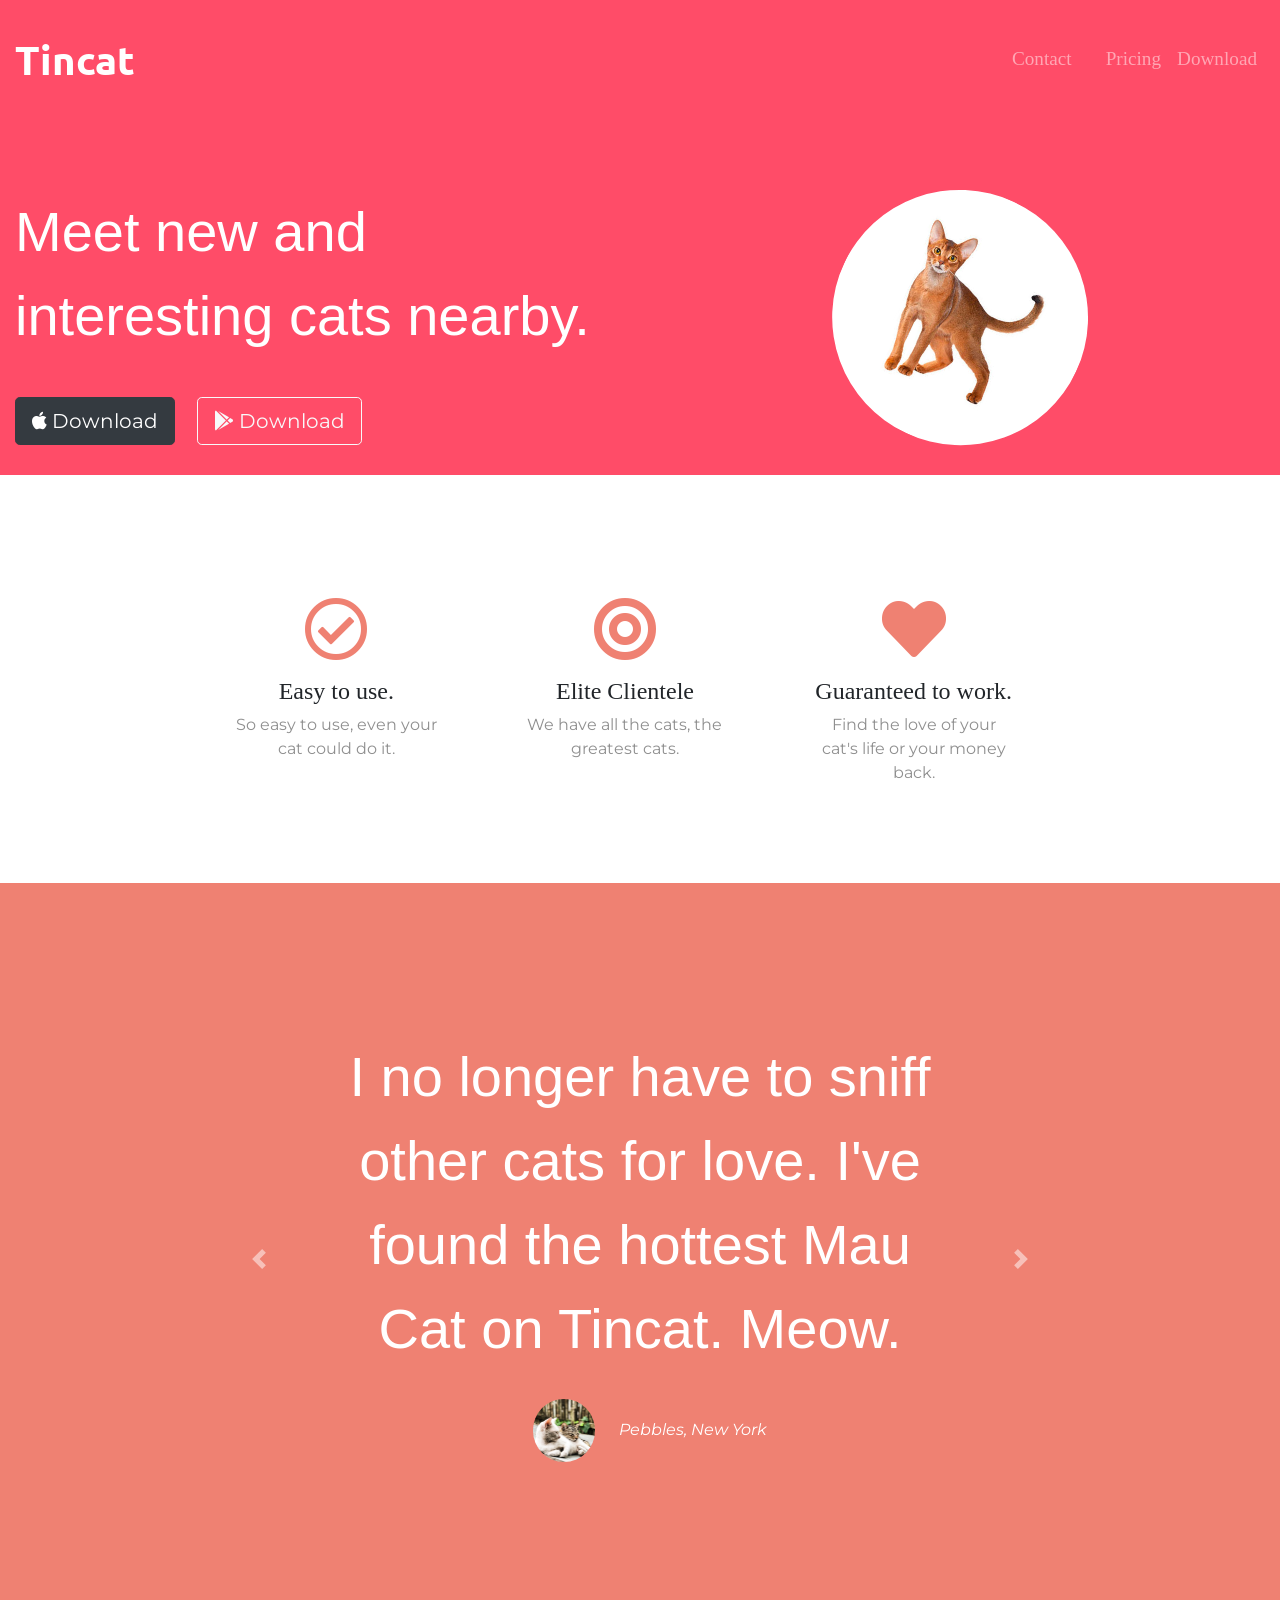
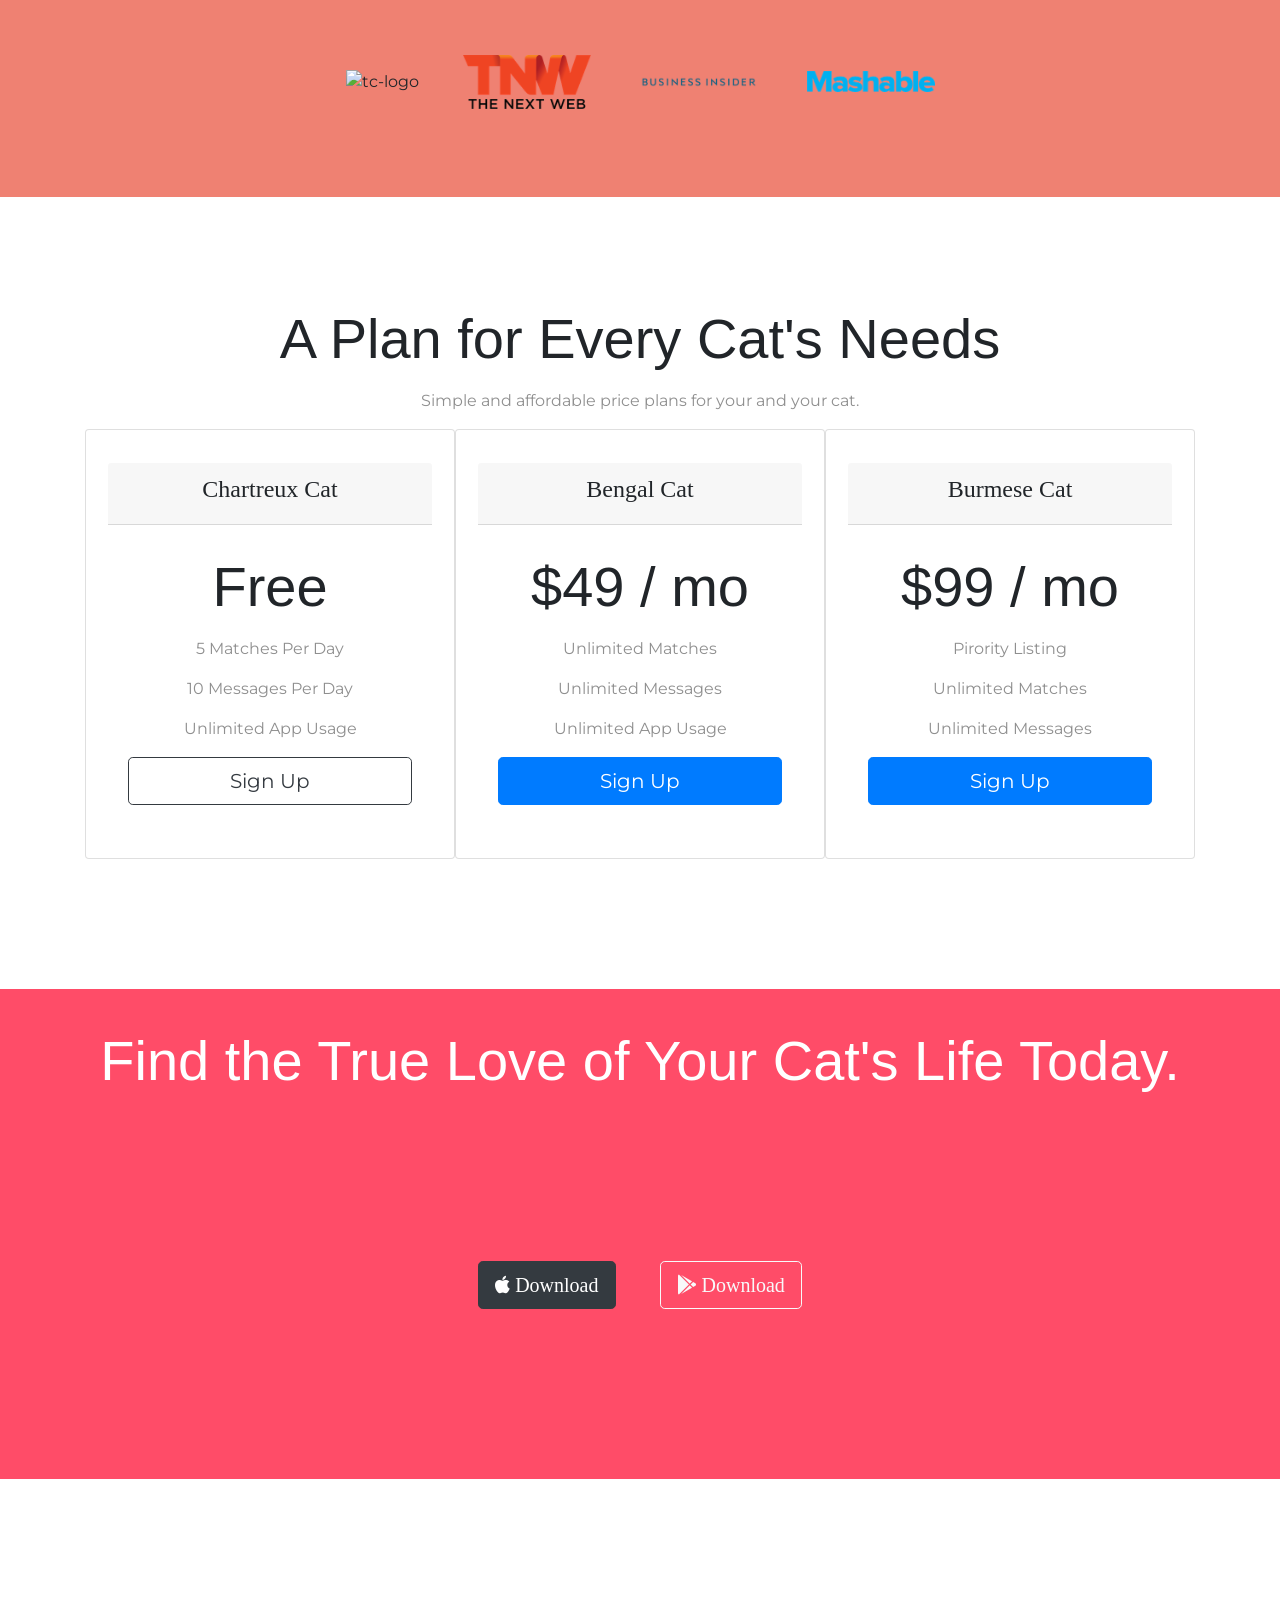
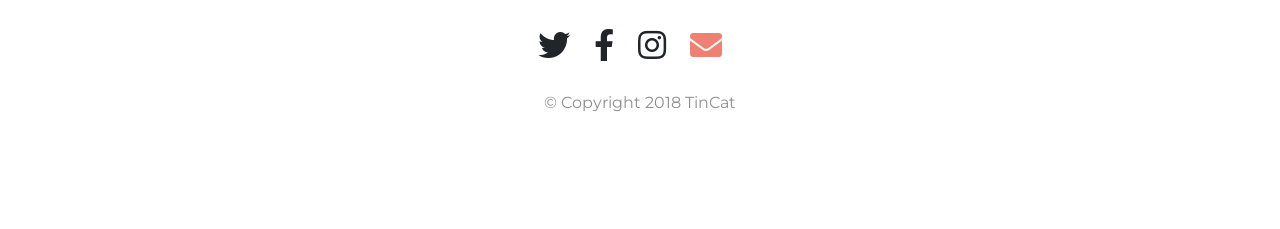
==== commit 0b557097: "Update index.html" ====
--- a/index.html
+++ b/index.html
@@ -108,7 +108,7 @@
     <div id="testimonial-carousel" class="carousel slide " data-ride="false">
       <div class="carousel-inner">
         <div class="carousel-item active">
-          <h2>I no longer have to sniff other cats for love. I've found the hottest Corgi on Tincat. Meow.</h2>
+          <h2>I no longer have to sniff other cats for love. I've found the hottest Mau Cat on Tincat. Meow.</h2>
           <img class="testimonials-image" src="images/pexels-photo-1034832.jpeg" alt="cat-profile">
           <em>Pebbles, New York</em>
 
